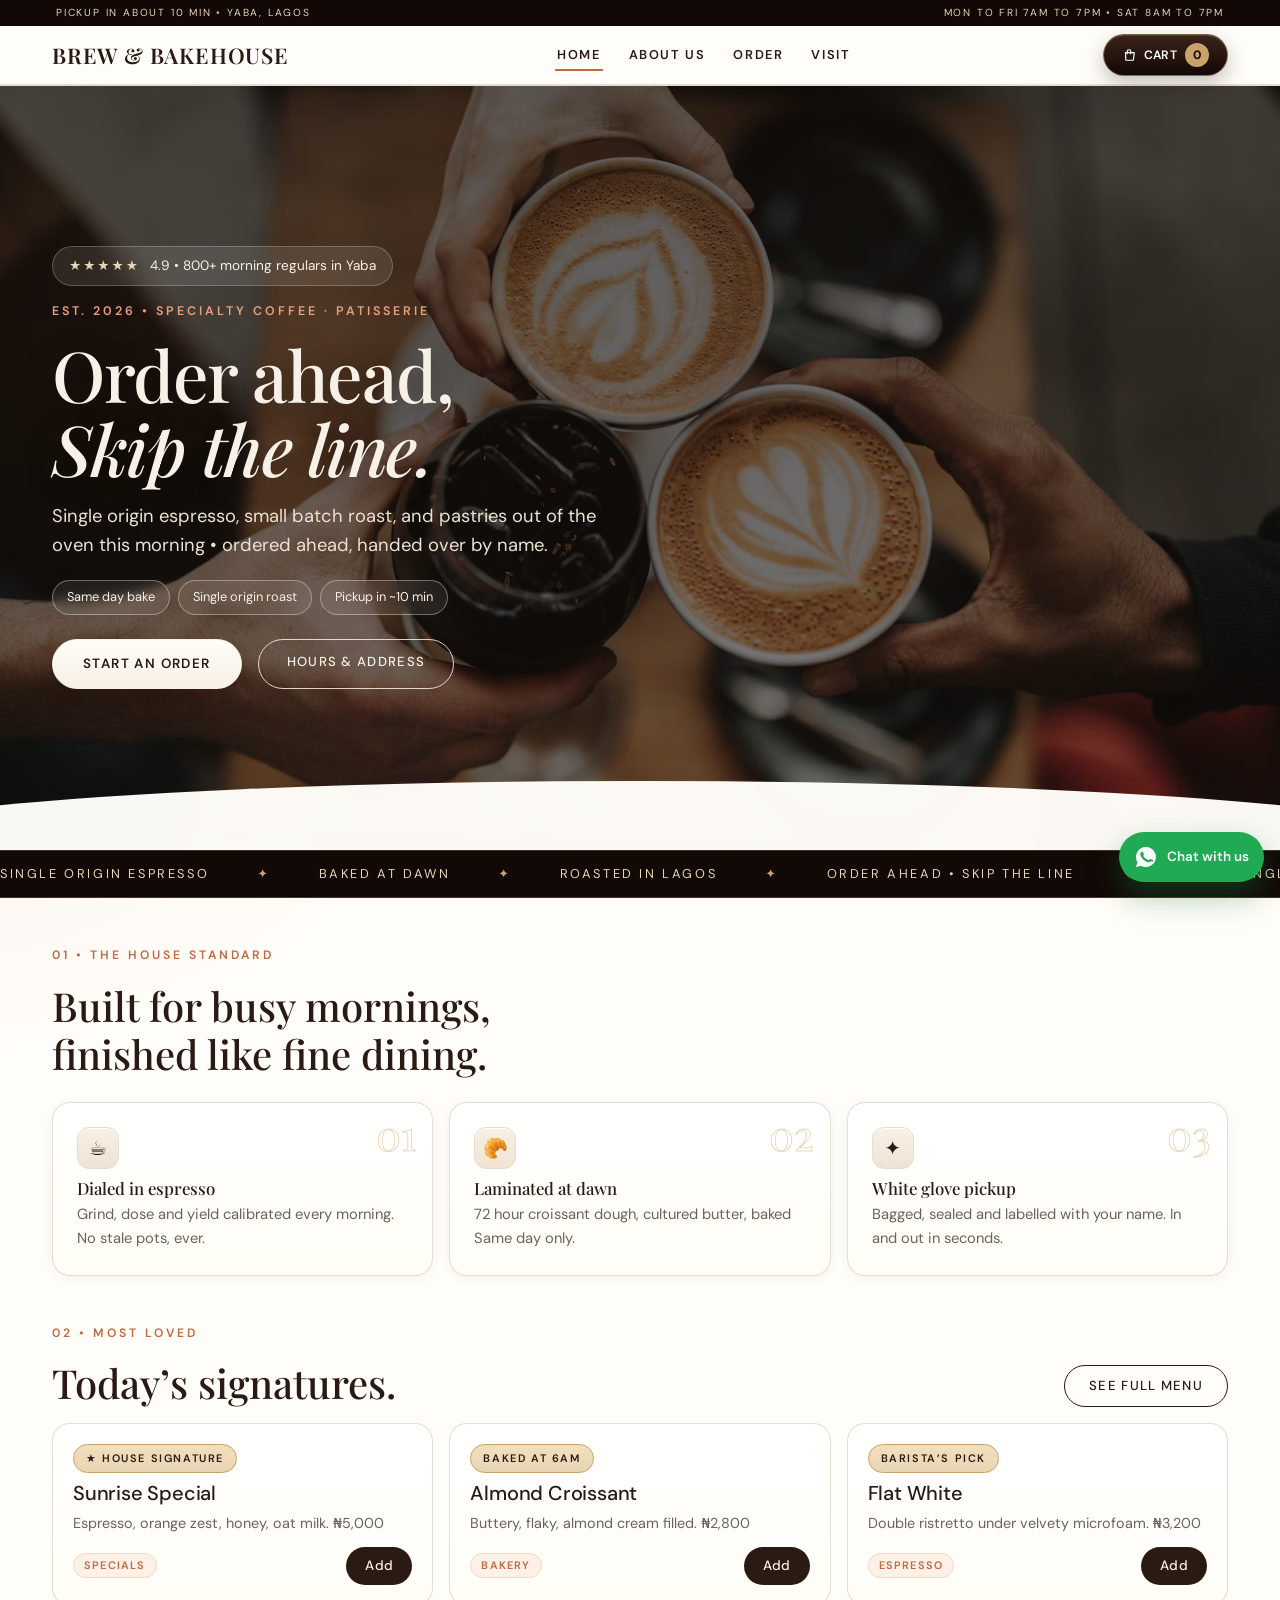
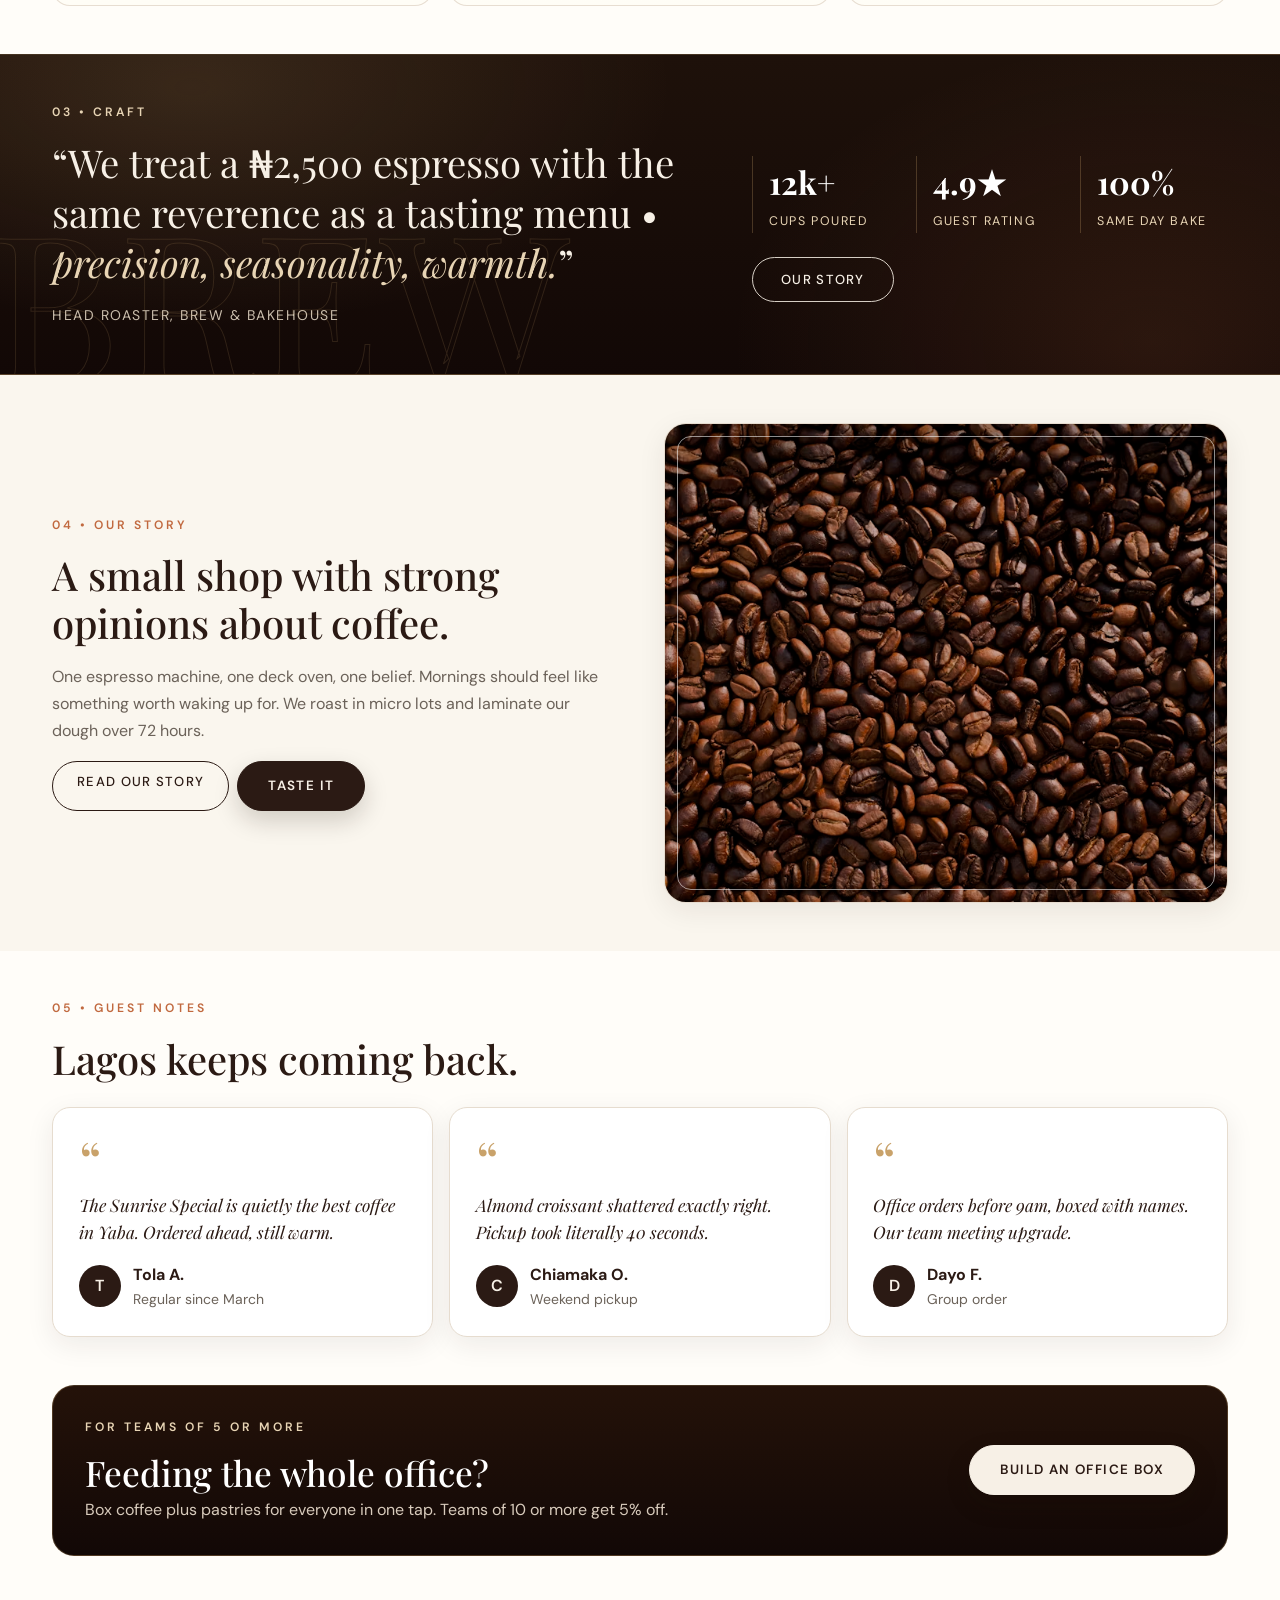
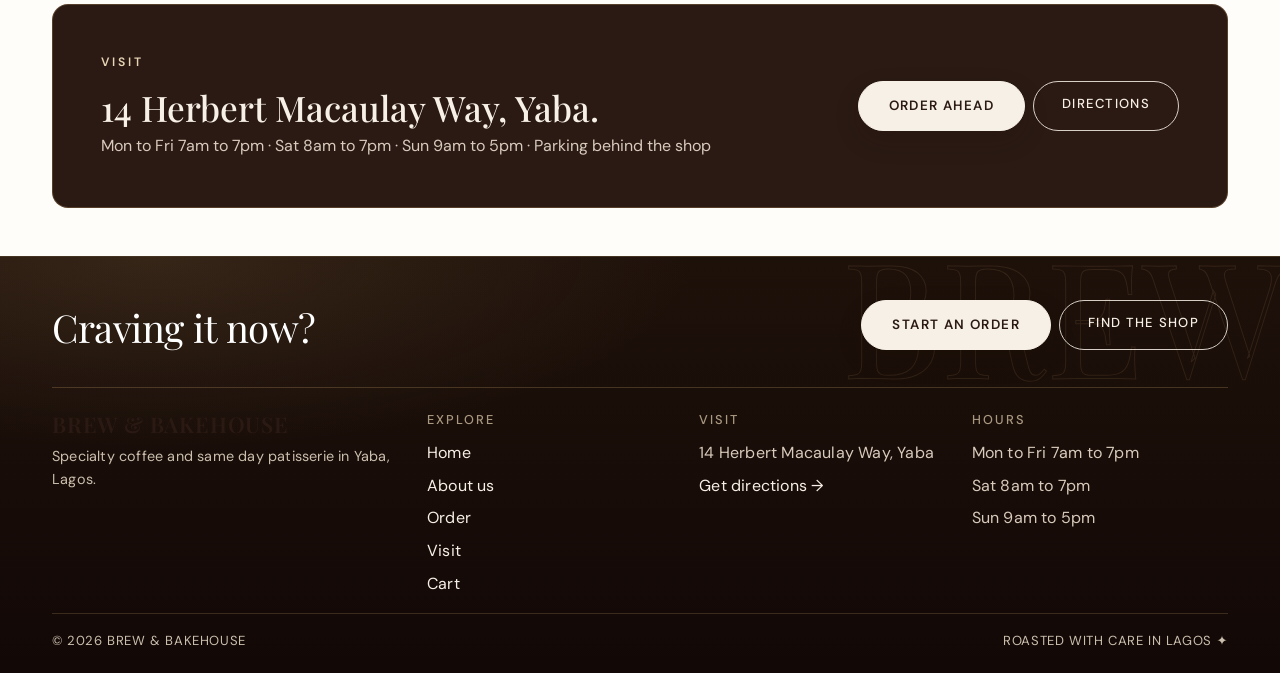
==== index.html @ ce75d824 "Refine brand styling and opening hours" ====
<!DOCTYPE html>

<html lang="en">

<head>

  <meta charset="UTF-8">

  <meta name="viewport" content="width=device-width, initial-scale=1.0">

  <title>Brew & Bakehouse • Specialty Coffee & Patisserie, Yaba Lagos</title>

  <meta name="description" content="Specialty coffee and Same day patisserie in Yaba, Lagos. Order ahead, skip the line, pickup in minutes.">
  <meta property="og:type" content="website">
  <meta property="og:title" content="Brew &amp; Bakehouse • Specialty Coffee and Patisserie in Yaba, Lagos">
  <meta property="og:description" content="Hand brewed coffee and same day pastries in Yaba, Lagos. Order ahead, skip the line, pickup in minutes.">

  <meta name="theme-color" content="#190e08">

  <link rel="icon" href="data:image/svg+xml,%3Csvg xmlns='http://www.w3.org/2000/svg' viewBox='0 0 64 64'%3E%3Ccircle cx='32' cy='32' r='30' fill='%23190e08'/%3E%3Ccircle cx='32' cy='32' r='29' fill='none' stroke='%23c9a26a' stroke-width='2'/%3E%3Ctext x='32' y='42' font-size='28' text-anchor='middle' fill='%23f7f0e6' font-family='Georgia'%3EB%3C/text%3E%3C/svg%3E">

  <link href="https://cdn.jsdelivr.net/npm/bootstrap@5.3.3/dist/css/bootstrap.min.css" rel="stylesheet">

  <link rel="preconnect" href="https://fonts.googleapis.com">

  <link rel="preconnect" href="https://fonts.gstatic.com" crossorigin>

  <link href="https://fonts.googleapis.com/css2?family=Playfair+Display:ital,wght@0,400;0,500;0,600;1,400;1,500&family=DM+Sans:opsz,wght@9..40,400;9..40,500;9..40,600&display=swap" rel="stylesheet">

  <link rel="preload" as="image" href="images/hero-image.avif">
  <link rel="stylesheet" href="css/style.css">

</head>

<body>

  <a class="skip-link" href="#main">Skip to content</a>



  <div class="topbar"><div class="topwrap"><span>Pickup in about 10 min • Yaba, Lagos</span><span class="topbar-right">Mon to Fri 7am to 7pm • Sat 8am to 7pm</span></div></div>
<nav class="navbar navbar-expand-lg px-3 px-lg-4 py-2" aria-label="Main navigation">
  <div class="container-fluid" style="max-width:1200px">
    <span class="navbar-brand brand-logo brand-static" aria-label="Brew and Bakehouse">Brew &amp; Bakehouse</span>
    <div class="d-flex align-items-center gap-2 ms-auto d-lg-none">
      <a href="checkout.html" class="btn cart-btn cart-btn-sm" aria-label="View bag"><svg width="14" height="14" viewBox="0 0 24 24" fill="none" stroke="currentColor" stroke-width="2" stroke-linecap="round" stroke-linejoin="round" aria-hidden="true"><path d="M6 8h15l-1.5 12.5a1 1 0 0 1-1 .5h-11a1 1 0 0 1-1-.5z"/><path d="M9 10V6a3 3 0 0 1 6 0v4"/></svg> <span class="m-label">Cart</span> <span class="cart-count">0</span></a>
      <button class="navbar-toggler custom-toggler js-drawer-toggle" type="button" aria-controls="navMenu" aria-expanded="false" aria-label="Open menu">
      <span class="tlines" aria-hidden="true"><span></span><span></span><span></span></span>
      <span class="tlabel tlabel-open" aria-hidden="true">Menu</span>
      <span class="tlabel tlabel-close" aria-hidden="true">Close</span>
    </button>
    </div>
    <div class="drawer navbar-collapse" id="navMenu">
      <ul class="navbar-nav mx-auto gap-lg-4 text-center my-3 my-lg-0">
          <li class="nav-item"><a class="nav-link active" href="index.html" aria-current="page"><span class="dn" aria-hidden="true">01</span>Home</a></li>
          <li class="nav-item"><a class="nav-link" href="our-story.html"><span class="dn" aria-hidden="true">02</span>About us</a></li>
          <li class="nav-item"><a class="nav-link" href="order.html"><span class="dn" aria-hidden="true">03</span>Order</a></li>
          <li class="nav-item"><a class="nav-link" href="find-us.html"><span class="dn" aria-hidden="true">04</span>Visit</a></li>
      </ul>
      <div class="drawer-cart d-lg-none">
        <a href="checkout.html" class="btn cart-btn justify-content-center" aria-label="View bag"><svg width="14" height="14" viewBox="0 0 24 24" fill="none" stroke="currentColor" stroke-width="2" stroke-linecap="round" stroke-linejoin="round" aria-hidden="true"><path d="M6 8h15l-1.5 12.5a1 1 0 0 1-1 .5h-11a1 1 0 0 1-1-.5z"/><path d="M9 10V6a3 3 0 0 1 6 0v4"/></svg> CART <span class="cart-count">0</span></a>
        <p class="drawer-note">Mon to Fri 7am to 7pm • Yaba, Lagos</p>
      </div>
      <div class="d-none d-lg-block">
        <a href="checkout.html" class="btn cart-btn justify-content-center" aria-label="View bag"><svg width="14" height="14" viewBox="0 0 24 24" fill="none" stroke="currentColor" stroke-width="2" stroke-linecap="round" stroke-linejoin="round" aria-hidden="true"><path d="M6 8h15l-1.5 12.5a1 1 0 0 1-1 .5h-11a1 1 0 0 1-1-.5z"/><path d="M9 10V6a3 3 0 0 1 6 0v4"/></svg> CART <span class="cart-count">0</span></a>
      </div>
    </div>
  </div>
</nav>



  <main id="main">

  <header class="hero">

    <div class="container" style="max-width:1200px">

      <div class="row">

        <div class="col-lg-8 col-xl-7">

          <div class="hero-rating"><span class="stars">★★★★★</span><span>4.9 • 800+ morning regulars in Yaba</span></div>

                    <p class="hero-tag">EST. 2026 • SPECIALTY COFFEE · PATISSERIE</p>
<h1 class="hero-title">

 Order ahead,<br>

            <span class="italic-script">Skip the line.</span>

          </h1>

          <p class="hero-text">

 Single origin espresso, small batch roast, and pastries

 out of the oven this morning • ordered ahead, handed over by name.

 </p>

          <ul class="hero-badges" aria-label="Highlights">

            <li>Same day bake</li>

            <li>Single origin roast</li>

            <li>Pickup in ~10 min</li>

          </ul>

          <div class="d-flex flex-column flex-sm-row gap-3 mt-4">

            <a href="order.html" class="btn btn-cream">Start an order</a>

            <a href="find-us.html" class="btn btn-outline-cream">Hours &amp; address</a>

          </div>

        </div>

      </div>

    </div>

  </header>



  <div class="marquee" aria-hidden="true">

    <div class="marquee-track">

      <span>Single origin espresso <i>✦</i> Baked at dawn <i>✦</i> Roasted in Lagos <i>✦</i> Order ahead • skip the line <i>✦</i>&nbsp;</span>

      <span>Single origin espresso <i>✦</i> Baked at dawn <i>✦</i> Roasted in Lagos <i>✦</i> Order ahead • skip the line <i>✦</i>&nbsp;</span>

    </div>

  </div>



  <section class="py-5 reveal" aria-label="Why Brew and Bakehouse">

    <div class="container" style="max-width:1200px">

      <p class="eyebrow">01 • The house standard</p>
      <h2 class="section-title mt-2">
Built for busy mornings,<br>finished like fine dining.</h2>

      <div class="feature-grid mt-4">

        <div class="feature-card" data-num="01">

          <div class="feature-icon" aria-hidden="true">☕</div>

          <h3>Dialed in espresso</h3>

          <p>Grind, dose and yield calibrated every morning. No stale pots, ever.</p>

        </div>

        <div class="feature-card" data-num="02">

          <div class="feature-icon" aria-hidden="true">🥐</div>

          <h3>Laminated at dawn</h3>

          <p>72 hour croissant dough, cultured butter, baked Same day only.</p>

        </div>

        <div class="feature-card" data-num="03">

          <div class="feature-icon" aria-hidden="true">✦</div>

          <h3>White glove pickup</h3>

          <p>Bagged, sealed and labelled with your name. In and out in seconds.</p>

        </div>

      </div>

    </div>

  </section>



  <section class="py-5 pt-0 reveal" aria-label="Customer favourites">

    <div class="container" style="max-width:1200px">

      <div class="d-flex flex-wrap justify-content-between align-items-end gap-3 mb-3">

        <div>

          <p class="eyebrow">02 • Most loved</p>
          <h2 class="section-title mt-2 mb-0">
Today’s signatures.</h2>

        </div>

        <a href="order.html" class="btn btn-dark-outline">See full menu</a>

      </div>

      <div class="row g-3">

        <div class="col-12 col-sm-6 col-lg-4">

          <div class="pick-card">

            <div>

              <span class="signature-badge mb-2">★ House signature</span>

              <h3 class="h5 mb-1">Sunrise Special</h3>

              <p class="desc mb-0">Espresso, orange zest, honey, oat milk. ₦5,000</p>

            </div>

            <div class="d-flex justify-content-between align-items-center"><span class="tag">SPECIALS</span><button class="btn add-btn" data-name="Sunrise Special" data-price="5000">Add</button></div>

          </div>

        </div>

        <div class="col-12 col-sm-6 col-lg-4">

          <div class="pick-card">

            <div>

              <span class="signature-badge mb-2">Baked at 6am</span>

              <h3 class="h5 mb-1">Almond Croissant</h3>

              <p class="desc mb-0">Buttery, flaky, almond cream filled. ₦2,800</p>

            </div>

            <div class="d-flex justify-content-between align-items-center"><span class="tag">BAKERY</span><button class="btn add-btn" data-name="Almond Croissant" data-price="2800">Add</button></div>

          </div>

        </div>

        <div class="col-12 col-sm-6 col-lg-4">

          <div class="pick-card">

            <div>

              <span class="signature-badge mb-2">Barista’s pick</span>

              <h3 class="h5 mb-1">Flat White</h3>

              <p class="desc mb-0">Double ristretto under velvety microfoam. ₦3,200</p>

            </div>

            <div class="d-flex justify-content-between align-items-center"><span class="tag">ESPRESSO</span><button class="btn add-btn" data-name="Flat White" data-price="3200">Add</button></div>

          </div>

        </div>

      </div>

    </div>

  </section>



  <section class="craft-section py-5 reveal">

    <div class="container" style="max-width:1200px">

      <div class="row g-4 align-items-center">

        <div class="col-lg-7">

                    <p class="eyebrow" style="color:var(--gold-soft)">03 • Craft</p>
<p class="craft-quote mt-3 mb-0">“We treat a ₦2,500 espresso with the same reverence as a tasting menu • <em>precision, seasonality, warmth.</em>”</p>

          <p class="mt-3 mb-0 small" style="color:#cbbfae; letter-spacing:1.5px; text-transform:uppercase">Head roaster, Brew &amp; Bakehouse</p>

        </div>

        <div class="col-lg-5">

          <div class="stat-grid">

            <div class="stat"><strong>12k+</strong><span>Cups poured</span></div>

            <div class="stat"><strong>4.9★</strong><span>Guest rating</span></div>

            <div class="stat"><strong>100%</strong><span>Same day bake</span></div>

          </div>

          <a href="our-story.html" class="btn btn-outline-cream mt-4">Our story</a>

        </div>

      </div>

    </div>

  </section>



  <section class="about-teaser py-5 reveal" style="background:var(--cream-3)">

    <div class="container" style="max-width:1200px">

      <div class="row align-items-center g-4 g-lg-5">

        <div class="col-lg-6">

          <p class="eyebrow">04 • Our story</p>
          <h2 class="section-title mt-2">
A small shop with strong opinions about coffee.</h2>

          <p class="section-text">

 One espresso machine, one deck oven, one belief. Mornings should feel

 like something worth waking up for. We roast in micro lots and

 laminate our dough over 72 hours.

 </p>

          <div class="d-flex flex-wrap gap-2 mt-3">

            <a href="our-story.html" class="btn btn-dark-outline">Read our story</a>

            <a href="order.html" class="btn btn-dark-pill">Taste it</a>

          </div>

        </div>

        <div class="col-lg-6">

          <div class="img-frame">

            <img src="images/story-home.avif" alt="Fresh specialty coffee beans" loading="lazy" width="1200" height="900">

          </div>

        </div>

      </div>

    </div>

  </section>



  <section class="py-5 reveal" aria-label="Guest notes">

    <div class="container" style="max-width:1200px">

      <p class="eyebrow">05 • Guest notes</p>
      <h2 class="section-title mt-2 mb-4">
Lagos keeps coming back.</h2>

      <div class="row g-3">

        <div class="col-md-4"><div class="testi-card"><p>The Sunrise Special is quietly the best coffee in Yaba. Ordered ahead, still warm.</p><div class="testi-who"><span class="testi-avatar">T</span><div><strong>Tola A.</strong><small>Regular since March</small></div></div></div></div>

        <div class="col-md-4"><div class="testi-card"><p>Almond croissant shattered exactly right. Pickup took literally 40 seconds.</p><div class="testi-who"><span class="testi-avatar">C</span><div><strong>Chiamaka O.</strong><small>Weekend pickup</small></div></div></div></div>

        <div class="col-md-4"><div class="testi-card"><p>Office orders before 9am, boxed with names. Our team meeting upgrade.</p><div class="testi-who"><span class="testi-avatar">D</span><div><strong>Dayo F.</strong><small>Group order</small></div></div></div></div>

      </div>

    </div>

  </section>



  <section class="py-5 pt-0 reveal" aria-label="Team orders">
    <div class="container" style="max-width:1200px">
      <div class="office-band" style="margin-bottom:0">
        <div class="row g-4 align-items-center">
          <div class="col-md-7">
            <p class="eyebrow" style="color:var(--gold-soft)">For teams of 5 or more</p>
            <h2 class="mt-2 mb-1" style="font-family:var(--serif); font-size:clamp(1.6rem,3vw,2.2rem); color:#fff">
Feeding the whole office?</h2>
            <p class="mb-0" style="color:#d8cbbc">Box coffee plus pastries for everyone in one tap. Teams of 10 or more get 5% off.</p>
          </div>
          <div class="col-md-5 d-flex flex-column flex-sm-row gap-2 justify-content-md-end">
            <a href="order.html#office-box" class="btn btn-cream text-center">Build an Office Box</a>
          </div>
        </div>
      </div>
    </div>
  </section>

  <section class="py-5 pt-0 reveal" aria-label="Visit teaser">

    <div class="container" style="max-width:1200px">

      <div class="p-4 p-md-5 rounded-4" style="background:var(--dark-brown); color:var(--cream); border:1px solid var(--line-dark)">

        <div class="row g-4 align-items-center">

          <div class="col-md-7">

            <p class="eyebrow" style="color:var(--gold-soft)">Visit</p>
            <h2 class="mt-2 mb-1" style="font-family:var(--serif); font-size:clamp(1.6rem,3vw,2.2rem)">
14 Herbert Macaulay Way, Yaba.</h2>

            <p class="mb-0" style="color:#d8cbbc">Mon to Fri 7am to 7pm · Sat 8am to 7pm · Sun 9am to 5pm · Parking behind the shop</p>

          </div>

          <div class="col-md-5 d-flex flex-column flex-sm-row gap-2 justify-content-md-end">

            <a href="order.html" class="btn btn-cream text-center">Order ahead</a>

            <a href="find-us.html" class="btn btn-outline-cream text-center">Directions</a>

          </div>

        </div>

      </div>

    </div>

  </section>

  </main>



  <footer class="footer-premium">
  <div class="container" style="max-width:1200px">
    <div class="foot-cta">
      <div>
        <p class="foot-cta-title">Craving it now?</p>
      </div>
      <div class="d-flex flex-column flex-sm-row gap-2">
        <a href="order.html" class="btn btn-cream text-center">Start an order</a>
        <a href="find-us.html" class="btn btn-outline-cream text-center">Find the shop</a>
      </div>
    </div>
    <div class="footer-grid footer-grid-premium">
      <div>
        <p class="brand-logo mb-2">Brew &amp; Bakehouse</p>
        <p class="foot-note">Specialty coffee and same day patisserie in Yaba, Lagos.</p>
      </div>
      <div>
        <h4>Explore</h4>
        <ul>
          <li><a href="index.html">Home</a></li>
          <li><a href="our-story.html">About us</a></li>
          <li><a href="order.html">Order</a></li>
          <li><a href="find-us.html">Visit</a></li>
          <li><a href="checkout.html">Cart</a></li>
        </ul>
      </div>
      <div>
        <h4>Visit</h4>
        <ul>
          <li>14 Herbert Macaulay Way, Yaba</li>
          <li><a href="https://www.google.com/maps/search/14+Herbert+Macaulay+Way+Yaba+Lagos" target="_blank" rel="noopener">Get directions →</a></li>
        </ul>
      </div>
      <div>
        <h4>Hours</h4>
        <ul>
          <li>Mon to Fri 7am to 7pm</li>
          <li>Sat 8am to 7pm</li>
          <li>Sun 9am to 5pm</li>
        </ul>
      </div>
    </div>
    <div class="footer-bottom">
      <span>© 2026 Brew &amp; Bakehouse</span>
      <span>Roasted with care in Lagos ✦</span>
    </div>
  </div>
</footer>



    <a class="wa-float" href="https://wa.me/2349159898348?text=Hello%20Brew%20and%20Bakehouse!" target="_blank" rel="noopener" aria-label="Chat with us on WhatsApp">
    <svg viewBox="0 0 24 24" fill="currentColor" aria-hidden="true"><path d="M12 2a10 10 0 0 0-8.6 15.1L2 22l5-1.3A10 10 0 1 0 12 2zm5.2 13.9c-.2.6-1.3 1.2-1.8 1.2-.5.1-1 .2-3.3-.7-2.8-1.1-4.6-4-4.7-4.2-.1-.2-1.1-1.5-1.1-2.9s.7-2 1-2.3c.2-.3.5-.3.7-.3h.5c.2 0 .4 0 .6.5s.8 1.9.8 2c.1.1.1.3 0 .5l-.4.5c-.2.2-.3.4-.1.7.2.3.9 1.5 2 2.4 1.4 1.2 2.5 1.6 2.9 1.8.3.2.5.1.7-.1l.8-1c.2-.3.4-.2.7-.1l2 1c.3.1.5.2.6.4 0 .1 0 .7-.4 1.6z"/></svg>
    <span>Chat with us</span>
  </a>
<div class="toast-stack" id="toastStack" aria-live="polite" aria-atomic="true"></div>



  <script src="https://cdn.jsdelivr.net/npm/bootstrap@5.3.3/dist/js/bootstrap.bundle.min.js"></script>

  <script src="js/script.js"></script>

</body>

</html>
---- css/style.css ----
:root {
  --cream: #f7f0e6;
  --cream-2: #efe4d3;
  --cream-3: #faf6ee;
  --dark-brown: #2b1a14;
  --dark-brown-2: #190e08;
  --espresso: #120806;
  --rust: #c1693f;
  --rust-dark: #a55430;
  --gold: #c9a26a;
  --gold-soft: #e8d5b5;
  --text-grey: #6b6259;
  --line: #e6dccf;
  --line-dark: rgba(201,162,106,.28);
  --card-shadow: 0 8px 28px rgba(43, 26, 20, 0.08);
  --card-shadow-hover: 0 18px 44px rgba(25, 14, 8, 0.16);
  --radius-lg: 22px;
  --radius-md: 16px;
  --radius-pill: 50px;
  --max-w: 1200px;
  --serif: 'Playfair Display', Georgia, serif;
  --sans: 'DM Sans', system-ui, -apple-system, sans-serif;
}

* { box-sizing: border-box; }

html { scroll-behavior: smooth; }

body {
  font-family: 'DM Sans', system-ui, -apple-system, sans-serif;
  color: var(--dark-brown);
  margin: 0;
  background: #fffdf9;
  overflow-x: hidden;
  -webkit-font-smoothing: antialiased;
  line-height: 1.6;
}

img {
  max-width: 100%;
  height: auto;
  display: block;
}

h1, h2, .brand-logo {
  font-family: 'Playfair Display', Georgia, serif;
  line-height: 1.15;
  text-wrap: balance;
}

a:focus-visible,
button:focus-visible,
input:focus-visible,
textarea:focus-visible {
  outline: 3px solid var(--rust);
  outline-offset: 2px;
  border-radius: 6px;
}

.skip-link {
  position: absolute;
  left: -9999px;
  top: 0;
  background: var(--dark-brown);
  color: #fff;
  padding: 10px 16px;
  z-index: 2000;
}
.skip-link:focus { left: 8px; top: 8px; }

/* ---------- NAV ---------- */
.navbar {
  position: sticky;
  top: 0;
  z-index: 1020;
  background: rgba(255, 253, 249, 0.92) !important;
  backdrop-filter: blur(12px);
  -webkit-backdrop-filter: blur(12px);
  border-bottom: 1px solid var(--line);
}

.brand-logo {
  font-family: var(--serif);
  font-size: 1.35rem;
  font-weight: 600;
  color: var(--dark-brown) !important;
  white-space: nowrap;
  letter-spacing: .8px;
  text-transform: uppercase;
}

.nav-link {
  color: var(--dark-brown) !important;
  font-weight: 600;
  font-size: .8rem;
  letter-spacing: 1.6px;
  text-transform: uppercase;
  position: relative;
  padding: 6px 2px !important;
}
.nav-link::after {
  content: "";
  position: absolute;
  left: 0; bottom: 0;
  width: 0; height: 2px;
  background: var(--rust);
  transition: width .25s ease;
}
.nav-link:hover::after,
.nav-link.active::after { width: 100%; }
.nav-link.active { font-weight: 600; }

.navbar-collapse .cart-btn {
  margin-top: 0.75rem;
}
@media (min-width: 992px) {
  .navbar-collapse .cart-btn { margin-top: 0; }
}

.cart-btn {
  background: linear-gradient(180deg, #3a241a, var(--espresso));
  color: #fff !important;
  border-radius: var(--radius-pill);
  padding: 8px 18px;
  font-size: 0.76rem;
  letter-spacing: 1.5px;
  font-weight: 600;
  border: 1px solid rgba(201,162,106,.55);
  white-space: nowrap;
  display: inline-flex;
  align-items: center;
  gap: .5rem;
  box-shadow: 0 8px 20px rgba(25,14,8,.25), inset 0 1px 0 rgba(255,255,255,.12);
  transition: transform .15s ease, box-shadow .2s ease, border-color .2s ease;
}
.cart-btn:hover { transform: translateY(-1px); border-color: var(--gold); color: #fff !important; box-shadow: 0 12px 26px rgba(25,14,8,.32), inset 0 1px 0 rgba(255,255,255,.14); }
.cart-btn svg { width: 14px; height: 14px; flex-shrink: 0; }

.cart-count {
  background: var(--gold);
  color: var(--espresso);
  border-radius: 50%;
  min-width: 24px;
  height: 24px;
  display: inline-flex;
  align-items: center;
  justify-content: center;
  padding: 0 6px;
  font-weight: 700;
  font-size: 0.76rem;
}

/* ---------- HERO ---------- */
.hero {
  background:
    linear-gradient(rgba(20,12,8,0.62), rgba(20,12,8,0.48)),
    url('../images/hero-image.avif')
    center/cover no-repeat #1a0f0a;
  min-height: 92svh;
  min-height: 85vh;
  color: var(--cream);
  display: flex;
  align-items: center;
  padding-block: clamp(3.5rem, 8vw, 6rem);
}

.hero-tag {
  letter-spacing: 3px;
  font-size: 0.78rem;
  color: #e8a17e;
  font-weight: 600;
}

.hero-title {
  font-size: clamp(2.4rem, 6vw + 1rem, 4.4rem);
  line-height: 1.05;
  margin: 0.6rem 0 0;
}

.italic-script { font-style: italic; font-weight: 500; }

.hero-text {
  font-size: clamp(1rem, 1.2vw + 0.9rem, 1.15rem);
  max-width: 34rem;
  margin-top: 1rem;
  color: #ece2d3;
}

.hero-badges {
  display: flex;
  flex-wrap: wrap;
  gap: 0.5rem;
  margin-top: 1.25rem;
  list-style: none;
  padding: 0;
}
.hero-badges li {
  font-size: 0.8rem;
  border: 1px solid rgba(255,255,255,.35);
  border-radius: 50px;
  padding: 6px 14px;
  background: rgba(255,255,255,.08);
  backdrop-filter: blur(6px);
}

.btn-cream {
  background-color: var(--cream);
  color: var(--dark-brown);
  border-radius: var(--radius-pill);
  padding: 12px 28px;
  font-weight: 600;
  border: 1px solid var(--cream);
}
.btn-cream:hover { background-color: #fff; color: var(--dark-brown); border-color:#fff; }

.btn-outline-cream {
  background: transparent;
  border: 1px solid rgba(247,240,230,.85);
  color: var(--cream);
  border-radius: var(--radius-pill);
  padding: 12px 28px;
  font-weight: 500;
}
.btn-outline-cream:hover { background-color: rgba(255,255,255,0.14); color: #fff; }

/* ---------- SECTIONS ---------- */
.section-tag, .section-tag-light {
  letter-spacing: 3px;
  font-size: 0.78rem;
  color: var(--rust);
  font-weight: 600;
  margin-bottom: 0.5rem;
}

.section-title, .section-title-light {
  font-size: clamp(1.7rem, 3.4vw, 2.5rem);
  margin-bottom: 1rem;
  line-height: 1.2;
}

.section-text { color: var(--text-grey); line-height: 1.7; }

.img-frame {
  border-radius: var(--radius-lg);
  overflow: hidden;
  box-shadow: var(--card-shadow);
  background: var(--cream-2);
}
.img-frame img {
  width: 100%;
  height: 100%;
  object-fit: cover;
  aspect-ratio: 4 / 3;
}
@media (min-width: 992px) {
  .img-frame img { aspect-ratio: 4 / 3.4; min-height: 420px; }
}

/* Feature cards (homepage) */
.feature-grid { display: grid; gap: 1rem; grid-template-columns: 1fr; }
@media (min-width: 640px) { .feature-grid { grid-template-columns: repeat(3, 1fr); } }
.feature-card {
  background: #fff;
  border: 1px solid var(--line);
  border-radius: var(--radius-md);
  padding: 1.25rem;
  box-shadow: 0 2px 12px rgba(43,26,20,.05);
}
.feature-card h3 { font-size: 1.05rem; font-family: 'Playfair Display', serif; margin: 0.6rem 0 0.3rem; }
.feature-card p { color: var(--text-grey); font-size: 0.92rem; margin: 0; }
.feature-icon {
  width: 42px; height: 42px; border-radius: 12px;
  display: grid; place-items: center;
  background: var(--cream); font-size: 1.25rem;
}

/* Bestsellers */
.pick-card {
  background: #fff;
  border: 1px solid var(--line);
  border-radius: var(--radius-md);
  padding: 1.25rem;
  height: 100%;
  display: flex;
  flex-direction: column;
  justify-content: space-between;
  gap: 0.75rem;
  transition: transform .2s ease, box-shadow .2s ease;
}
.pick-card:hover { transform: translateY(-4px); box-shadow: var(--card-shadow-hover); }

/* ---------- BUTTONS ---------- */
.btn-dark-outline {
  border: 1px solid var(--dark-brown);
  color: var(--dark-brown);
  border-radius: var(--radius-pill);
  padding: 10px 24px;
  background: transparent;
  font-weight: 500;
}
.btn-dark-outline:hover { background: var(--dark-brown); color: var(--cream); }

.btn-dark-pill {
  background-color: var(--dark-brown);
  color: var(--cream) !important;
  border-radius: var(--radius-pill);
  padding: 12px 32px;
  font-weight: 600;
  border: 1px solid var(--dark-brown);
}
.btn-dark-pill:hover { background-color: var(--dark-brown-2); }

/* ---------- MENU ---------- */
.menu-section { background: var(--cream); min-height: 70vh; }

.search-wrap { position: relative; max-width: 320px; width: 100%; }
.search-wrap input {
  border-radius: 50px;
  padding: 10px 16px 10px 42px;
  border: 1px solid var(--line);
  background: #fff;
  width: 100%;
}
.search-wrap svg {
  position: absolute; left: 14px; top: 50%;
  transform: translateY(-50%); opacity: .55;
}

.filter-scroll {
  display: flex;
  gap: 0.5rem;
  overflow-x: auto;
  padding-bottom: 6px;
  scrollbar-width: none;
  -webkit-overflow-scrolling: touch;
  justify-content: flex-start;
}
.filter-scroll::-webkit-scrollbar { display: none; }
@media (min-width: 768px) {
  .filter-scroll { flex-wrap: wrap; overflow: visible; justify-content: flex-start; }
}
.search-wrap-hero { max-width: none; width: 100%; }
.search-box { position: relative; }
.search-suggest {
  position: absolute; top: calc(100% + 8px); left: 0; right: 0; z-index: 950;
  background: #fff; border: 1px solid var(--line); border-radius: 14px;
  box-shadow: var(--card-shadow-hover); overflow: hidden;
}
.search-suggest-header {
  display: flex; justify-content: space-between; align-items: center; gap: .6rem;
  padding: .6rem .9rem; font-size: .74rem; font-weight: 600;
  letter-spacing: 1.4px; text-transform: uppercase; color: var(--text-grey);
  border-bottom: 1px solid var(--line); background: var(--cream-3);
}
.suggest-item {
  display: flex; justify-content: space-between; align-items: center; gap: .8rem;
  padding: .55rem .9rem; border-bottom: 1px solid #f3ece0;
}
.suggest-item:last-of-type { border-bottom: 0; }
.suggest-name { font-weight: 500; font-size: .92rem; }
.suggest-price { color: var(--text-grey); font-size: .84rem; margin-left: .5rem; white-space: nowrap; }
.suggest-item .add-btn { min-height: 34px; padding: 5px 14px; flex-shrink: 0; }
.suggest-viewall {
  width: 100%; border: 0; background: var(--dark-brown); color: var(--cream);
  padding: .7rem; font-weight: 600; font-size: .86rem; letter-spacing: .4px;
}
.suggest-viewall:hover { background: var(--espresso); }
.suggest-empty { padding: .8rem .9rem; font-size: .9rem; color: var(--text-grey); }
#menuList { scroll-margin-top: 90px; }
.filter-bar {
  margin-top: 1rem;
  padding-top: 1rem;
  border-top: 1px solid var(--line);
}
@media (max-width: 767.98px) {
  .filter-bar { flex-wrap: nowrap; }
}

.filter-btn {
  border: 1px solid var(--dark-brown);
  background: transparent;
  color: var(--dark-brown);
  border-radius: var(--radius-pill);
  padding: 8px 18px;
  font-size: 0.9rem;
  font-weight: 500;
  white-space: nowrap;
  flex-shrink: 0;
  transition: all .18s ease;
}
.filter-btn.active, .filter-btn:hover {
  background-color: var(--dark-brown);
  color: var(--cream);
}

.menu-item {
  background: #fff;
  border-radius: var(--radius-md);
  padding: 1.3rem;
  height: 100%;
  border: 1px solid rgba(230,220,207,.9);
  box-shadow: 0 2px 14px rgba(43,26,20,.05);
  display: flex;
  flex-direction: column;
  gap: 0.4rem;
  transition: transform .2s ease, box-shadow .2s ease;
}
.menu-item:hover { transform: translateY(-4px); box-shadow: var(--card-shadow-hover); }
.menu-item h5 {
  font-family: 'Playfair Display', serif;
  font-weight: 600;
  font-size: 1.05rem;
  margin: 0;
}
.price { font-weight: 600; white-space: nowrap; margin-left: 12px; }
.desc { color: var(--text-grey); font-size: 0.9rem; margin: 0.4rem 0 1rem; flex-grow: 1; }
.tag {
  font-size: 0.68rem;
  letter-spacing: 1.2px;
  color: var(--rust);
  font-weight: 600;
  background: #fdf1e7;
  border: 1px solid #f0d9c5;
  padding: 3px 10px;
  border-radius: 50px;
}

.add-btn {
  background-color: var(--dark-brown);
  color: var(--cream) !important;
  border-radius: var(--radius-pill);
  padding: 7px 18px;
  font-size: 0.85rem;
  font-weight: 500;
  min-height: 38px;
}
.add-btn:hover, .add-btn:active { background-color: var(--rust-dark); color:#fff !important; }

.menu-card.hidden { display: none; }
.menu-count { color: var(--text-grey); font-size: 0.9rem; }

/* ---------- VISIT / STORY ---------- */
.visit-section {
  background-color: var(--dark-brown);
  color: var(--cream);
}
.hours-label { letter-spacing: 3px; font-size: 0.8rem; color: #b9a99b; font-weight: 600; }
.hours-row {
  display: flex;
  justify-content: space-between;
  gap: 1rem;
  border-bottom: 1px solid rgba(255,255,255,0.15);
  padding: 0.9rem 0;
  font-size: clamp(0.92rem, 2vw, 1rem);
}
.map-frame {
  border-radius: var(--radius-lg);
  overflow: hidden;
  border: 1px solid rgba(255,255,255,.15);
  min-height: 260px;
  background: #1e130e;
}
.map-frame iframe { width: 100%; height: 100%; min-height: 300px; border: 0; display:block; }

/* ---------- CART ---------- */
.cart-box {
  background: #fff;
  border-radius: var(--radius-md);
  padding: clamp(1rem, 3vw, 1.6rem);
  border: 1px solid var(--line);
  box-shadow: 0 2px 14px rgba(43,26,20,.05);
}
.cart-line {
  display: grid;
  grid-template-columns: 1fr auto;
  gap: 0.75rem 1rem;
  align-items: center;
  padding: 0.9rem 0;
  border-bottom: 1px solid #f0e8db;
}
.cart-line:last-child { border-bottom: 0; }
.cart-line-name { font-weight: 500; }
.cart-line-unit { color: var(--text-grey); font-size: 0.85rem; }
.qty-controls { display: inline-flex; align-items: center; gap: 0.5rem; }
.qty-btn {
  width: 32px; height: 32px; border-radius: 50%;
  border: 1px solid var(--line); background: var(--cream);
  font-weight: 700; line-height: 1; font-size: 1rem;
}
.qty-btn:hover { background: var(--cream-2); }
.qty-num { min-width: 22px; text-align: center; font-weight: 600; }
.cart-line-price { font-weight: 600; white-space: nowrap; }
.cart-remove {
  background: none; border: none; color: var(--rust);
  font-size: 0.82rem; text-decoration: underline; padding: 0;
}

.cart-total { font-size: 1.25rem; font-weight: 700; }

.checkout-form {
  background: #fff;
  border-radius: var(--radius-md);
  padding: clamp(1.25rem, 4vw, 2rem);
  border: 1px solid var(--line);
}
.checkout-title { font-family: 'Playfair Display', serif; font-size: 1.5rem; color: var(--dark-brown); }
.checkout-sub { color: var(--text-grey); font-size: 0.95rem; }
.form-label { font-weight: 500; color: var(--dark-brown); font-size: 0.9rem; }
.form-control {
  border: 1px solid #e0d8cc;
  border-radius: 10px;
  padding: 12px 14px;
  font-family: 'DM Sans', sans-serif;
  font-size: 1rem;
  min-height: 48px;
}
.form-control:focus {
  border-color: var(--rust);
  box-shadow: 0 0 0 3px rgba(193,105,63,0.15);
}
.btn-outline-dark-pill {
  border: 1px solid var(--dark-brown);
  color: var(--dark-brown);
  background: transparent;
  border-radius: var(--radius-pill);
  padding: 12px 26px;
  font-weight: 500;
}
.btn-outline-dark-pill:hover { background: var(--dark-brown); color: var(--cream); }
.order-success {
  background-color: #f0faf0;
  border: 1px solid #b6ddb6;
  border-radius: 12px;
  padding: 1.5rem;
  color: #2d6a2d;
}

/* ---------- FOOTERS (base grid shared by footer-premium) ---------- */
.footer-grid {
  display: grid; gap: 1.5rem;
  grid-template-columns: 1fr;
  padding-block: 2.5rem 1.5rem;
}
@media (min-width: 768px) { .footer-grid { grid-template-columns: 1.2fr 1fr 1fr; } }
.footer-grid h4 { font-size: 0.8rem; letter-spacing: 2px; text-transform: uppercase; opacity: .7; margin-bottom: .8rem; }
.footer-grid a { color: inherit; text-decoration: none; }
.footer-grid a:hover { text-decoration: underline; }
.footer-grid ul { list-style: none; padding: 0; margin: 0; display: grid; gap: .45rem; }
.footer-bottom {
  border-top: 1px solid rgba(0,0,0,.08);
  padding-block: 1rem 1.4rem;
  display: flex; flex-wrap: wrap; gap: .4rem 1rem;
  justify-content: space-between;
  font-size: .85rem;
}
/* ---------- TOAST ---------- */
.toast-stack {
  position: fixed;
  bottom: 18px; left: 50%;
  transform: translateX(-50%);
  z-index: 3000;
  display: flex; flex-direction: column; gap: 8px;
  width: min(92vw, 420px);
  pointer-events: none;
}
.toast-item {
  background: var(--dark-brown);
  color: var(--cream);
  border-radius: 14px;
  padding: 12px 16px;
  box-shadow: 0 12px 30px rgba(0,0,0,.28);
  display: flex; justify-content: space-between; align-items: center; gap: 12px;
  font-size: .92rem;
  animation: toast-in .25s ease;
}
.toast-item a { color: #ffcf9e; font-weight: 600; white-space: nowrap; }
@keyframes toast-in { from { opacity: 0; transform: translateY(10px);} to { opacity:1; transform:none;} }
@media (prefers-reduced-motion: reduce) {
  *, *::before, *::after { animation-duration: .01ms !important; transition-duration: .01ms !important; scroll-behavior: auto !important; }
}

/* ---------- SMALL SCREENS ---------- */
@media (max-width: 575.98px) {
  .brand-logo { font-size: 1.05rem; }
  .hero { min-height: 0; padding-top: 2.2rem; padding-bottom: 84px; }
  .hero::after { height: 52px; }
  .hero .btn { width: 100%; text-align: center; }
  .hero-badges li { font-size: .75rem; }
  .checkout-form .btn-dark-pill,
  .checkout-form .btn-outline-dark-pill { width: 100%; text-align:center; }
  .hours-row { flex-direction: column; gap: .15rem; }
  .hours-row span:last-child { font-weight: 600; }
  .cart-line { grid-template-columns: 1fr; }
  .cart-line-right { display: flex; justify-content: space-between; align-items: center; }
}

/* ================= PREMIUM LAYER ================= */
::selection { background: var(--dark-brown); color: var(--cream); }
::-webkit-scrollbar { width: 11px; }
::-webkit-scrollbar-track { background: var(--cream); }
::-webkit-scrollbar-thumb { background: #c8b8a3; border-radius: 20px; border: 2px solid var(--cream); }
::-webkit-scrollbar-thumb:hover { background: var(--rust); }

body {
  background:
    radial-gradient(1200px 500px at 85% -5%, rgba(201,162,106,.12), transparent 60%),
    radial-gradient(900px 480px at -10% 20%, rgba(193,105,63,.07), transparent 60%),
    #fffdf9;
}

.eyebrow {
  display: block;
  letter-spacing: 3px; font-size: .76rem; font-weight: 600; color: var(--rust);
  text-transform: uppercase;
}

/* Top utility strip */
.topbar { background: var(--espresso); color: var(--gold-soft); font-size: .64rem; letter-spacing: 1.8px; text-transform: uppercase; }
.topwrap { max-width: 1200px; margin: 0 auto; padding: .3rem 1rem; display: flex; justify-content: space-between; align-items: center; gap: 1rem; }
.topbar-right { display: none; }
@media (min-width: 576px) { .topbar-right { display: inline; } }

/* Navbar premium */
.navbar { box-shadow: 0 1px 0 var(--line); transition: box-shadow .25s ease, padding .25s ease; }
nav.navbar.scrolled { box-shadow: 0 10px 30px rgba(25,14,8,.1); padding-top: .5rem; padding-bottom: .5rem; }
.cart-btn-sm { position: relative; width: 44px; height: 44px; padding: 0; border-radius: 50%; justify-content: center; gap: 0; }
.cart-btn-sm .m-label { display: none; }
.cart-btn-sm svg { width: 17px; height: 17px; }
.cart-btn-sm .cart-count {
  position: absolute; top: -5px; right: -5px;
  min-width: 21px; height: 21px; padding: 0 4px;
  font-size: .68rem; border: 2px solid #fffdf9;
}
@media (min-width: 992px) and (max-width: 1199.98px) {
  .brand-logo { font-size: 1.2rem; }
  .nav-link { font-size: .92rem; }
  .cart-btn { padding: 8px 16px; }
}
@media (min-width: 992px) {
  .nav-link .dn { display: none; }
}
.brand-static { cursor: default; user-select: none; text-decoration: none !important; }
.brand-static:hover { color: var(--dark-brown) !important; }

/* Circular icon hamburger */
.navbar-toggler.custom-toggler {
  display: inline-flex;
  align-items: center;
  justify-content: center;
  border: 1px solid rgba(201,162,106,.55);
  border-radius: 50%;
  background: linear-gradient(180deg, #3a241a, var(--espresso));
  color: var(--cream);
  width: 44px;
  height: 44px;
  padding: 0;
  box-shadow: 0 8px 20px rgba(25,14,8,.25), inset 0 1px 0 rgba(255,255,255,.12);
  transition: transform .15s ease, border-color .2s ease, box-shadow .2s ease;
}
.navbar-toggler.custom-toggler:hover { transform: translateY(-1px); border-color: var(--gold); }
.navbar-toggler.custom-toggler:focus { box-shadow: 0 0 0 3px rgba(193,105,63,.25); }
.custom-toggler .tlines {
  position: relative;
  width: 18px;
  height: 14px;
  flex-shrink: 0;
}
.custom-toggler .tlines span {
  position: absolute;
  left: 0;
  right: 0;
  height: 2px;
  border-radius: 2px;
  background: var(--gold-soft);
  transition: top .28s cubic-bezier(.22,1,.36,1), transform .28s cubic-bezier(.22,1,.36,1), opacity .18s ease, left .28s ease;
}
.custom-toggler .tlines span:nth-child(1) { top: 0; }
.custom-toggler .tlines span:nth-child(2) { top: 6px; left: 6px; }
.custom-toggler .tlines span:nth-child(3) { top: 12px; }
.navbar-toggler.custom-toggler[aria-expanded="true"] .tlines span:nth-child(1) { top: 6px; transform: rotate(45deg); }
.navbar-toggler.custom-toggler[aria-expanded="true"] .tlines span:nth-child(2) { opacity: 0; left: 0; }
.navbar-toggler.custom-toggler[aria-expanded="true"] .tlines span:nth-child(3) { top: 6px; transform: rotate(-45deg); }
.custom-toggler .tlabel,
.custom-toggler .tlabel-close,
.navbar-toggler.custom-toggler[aria-expanded="true"] .tlabel-open,
.navbar-toggler.custom-toggler[aria-expanded="true"] .tlabel-close { display: none; }

/* Side drawer menu (mobile) */
@media (max-width: 991.98px) {
  .drawer.navbar-collapse {
    position: fixed;
    top: 84px;
    right: 12px;
    z-index: 1030;
    width: min(76vw, 300px);
    height: auto;
    max-height: calc(100vh - 110px);
    max-height: calc(100dvh - 110px);
    display: flex;
    flex-direction: column;
    gap: .9rem;
    padding: 1.1rem 1.25rem 1.3rem;
    background: rgba(255,253,249,.9);
    backdrop-filter: blur(18px) saturate(1.15);
    -webkit-backdrop-filter: blur(18px) saturate(1.15);
    border: 1px solid var(--line-dark);
    border-radius: 22px;
    box-shadow: 0 24px 60px rgba(25,14,8,.25);
    transform: translateX(22px) scale(.97);
    opacity: 0;
    visibility: hidden;
    transition: transform .32s ease-in, opacity .22s ease, visibility 0s linear .32s;
    overflow-y: auto;
    will-change: transform, opacity;
  }
  body.drawer-open .drawer.navbar-collapse {
    transform: none;
    opacity: 1;
    visibility: visible;
    transition: transform .5s cubic-bezier(.22,1,.36,1), opacity .3s ease;
  }
  .drawer .nav-item,
  .drawer-cart { opacity: 0; }
  body.drawer-open .drawer .nav-item,
  body.drawer-open .drawer-cart { animation: drawerIn .55s cubic-bezier(.22,1,.36,1) both; }
  body.drawer-open .drawer .nav-item:nth-child(1) { animation-delay: .1s; }
  body.drawer-open .drawer .nav-item:nth-child(2) { animation-delay: .16s; }
  body.drawer-open .drawer .nav-item:nth-child(3) { animation-delay: .22s; }
  body.drawer-open .drawer .nav-item:nth-child(4) { animation-delay: .28s; }
  body.drawer-open .drawer-cart { animation-delay: .36s; }
  @keyframes drawerIn {
    from { opacity: 0; transform: translateY(16px); }
    to { opacity: 1; transform: none; }
  }
  .drawer .navbar-nav {
    align-items: flex-start !important;
    text-align: left !important;
    margin: 0 !important;
    gap: .2rem !important;
    width: 100%;
  }
  .drawer .nav-link {
    font-family: var(--serif);
    font-size: 1.3rem;
    font-weight: 500;
    letter-spacing: 0;
    text-transform: none;
    padding: .3rem 0 !important;
    display: flex;
    align-items: baseline;
  }
  .drawer .nav-link::after { display: none; }
  .drawer .nav-link .dn {
    font-family: var(--sans);
    font-size: .7rem;
    font-weight: 600;
    letter-spacing: 2px;
    color: var(--gold);
    margin-right: .9rem;
  }
  .drawer .nav-link.active { color: var(--rust) !important; }
  .drawer-cart .cart-btn { width: 100%; justify-content: center; }
  .drawer-note {
    color: var(--text-grey);
    font-size: .74rem;
    letter-spacing: 1.6px;
    text-transform: uppercase;
    margin: .9rem 0 0;
  }
}
@media (prefers-reduced-motion: reduce) {
  .drawer.navbar-collapse { transition: none; }
  body.drawer-open .drawer .nav-item,
  body.drawer-open .drawer-cart { animation: none; opacity: 1; }
}

/* Buttons premium */
.btn { letter-spacing: .3px; transition: transform .18s ease, box-shadow .2s ease, background .2s ease; }
.btn-cream, .btn-dark-pill {
  text-transform: uppercase; font-size: .84rem; letter-spacing: 1.4px;
  padding: 14px 30px;
  box-shadow: 0 10px 24px rgba(25,14,8,.18);
}
.btn-cream:hover, .btn-dark-pill:hover { transform: translateY(-2px); box-shadow: 0 16px 32px rgba(25,14,8,.22); }
.btn-outline-cream, .btn-dark-outline, .btn-outline-dark-pill {
  text-transform: uppercase; font-size: .82rem; letter-spacing: 1.3px;
}
.hero .btn-cream { background: linear-gradient(180deg, #fffdf6, var(--cream)); }

/* Hero premium */
.hero { position: relative; overflow: hidden; }
.hero::after {
  content: ""; position: absolute; inset: auto -10% -1px -10%; height: 70px;
  background: #fffdf9; clip-path: ellipse(55% 100% at 50% 100%);
  opacity: .98;
}
.hero-title { letter-spacing: -1.5px; text-shadow: 0 4px 30px rgba(0,0,0,.35); }
.hero-rating {
  display: inline-flex; align-items: center; gap: 10px;
  background: rgba(255,255,255,.1); border: 1px solid rgba(255,255,255,.22);
  backdrop-filter: blur(10px); border-radius: 50px; padding: 8px 16px;
  font-size: .85rem; margin-bottom: 1rem;
}
.hero-rating .stars { color: var(--gold-soft); letter-spacing: 2px; }


/* Marquee */
.marquee {
  background: var(--espresso); color: var(--gold-soft);
  border-top: 1px solid var(--line-dark); border-bottom: 1px solid var(--line-dark);
  overflow: hidden; white-space: nowrap; padding: 13px 0;
  font-size: .8rem; letter-spacing: 2.6px; text-transform: uppercase;
}
.marquee-track { display: inline-flex; gap: 3rem; padding-right: 3rem; animation: marquee 28s linear infinite; }
.marquee-track span { display: inline-flex; align-items: center; gap: 3rem; }
.marquee-track i { color: var(--gold); font-style: normal; }
@keyframes marquee { to { transform: translateX(-50%); } }

/* Premium cards */
.feature-card, .pick-card, .menu-item {
  border-radius: 18px;
  border: 1px solid rgba(230,220,207,.95);
  background: linear-gradient(180deg, #fff, #fffdf6);
}
.feature-card { position: relative; overflow: hidden; padding: 1.5rem; }
.feature-card::before {
  content: attr(data-num); position: absolute; top: 10px; right: 16px;
  font-family: var(--serif); font-size: 2.6rem; line-height: 1;
  color: transparent; -webkit-text-stroke: 1px var(--gold-soft);
  opacity: .9;
}
.feature-icon { background: linear-gradient(180deg, var(--cream), var(--cream-2)); border: 1px solid var(--line); box-shadow: inset 0 1px 0 #fff; }
.pick-card .h5, .menu-item h5 { letter-spacing: -.2px; }

.signature-badge {
  display: inline-flex; align-items: center; gap: 6px;
  font-size: .68rem; font-weight: 600; letter-spacing: 1.6px; text-transform: uppercase;
  color: var(--dark-brown); background: linear-gradient(180deg, #f3dfb9, var(--gold-soft));
  border: 1px solid var(--gold); border-radius: 50px; padding: 5px 12px;
}

/* Craft dark editorial */
.craft-section {
  background:
    radial-gradient(800px 400px at 15% 10%, rgba(201,162,106,.16), transparent 60%),
    radial-gradient(700px 500px at 90% 90%, rgba(193,105,63,.14), transparent 60%),
    linear-gradient(180deg, #1e110a, var(--espresso));
  color: var(--cream);
  border-top: 1px solid var(--line-dark);
  border-bottom: 1px solid var(--line-dark);
  position: relative; overflow: hidden;
}
.craft-section::before {
  content: "BREW"; position: absolute; bottom: -30px; left: -10px;
  font-family: var(--serif); font-size: clamp(6rem, 18vw, 13rem); line-height: 1;
  color: transparent; -webkit-text-stroke: 1px rgba(201,162,106,.16);
  pointer-events: none; user-select: none;
}
.craft-quote { font-family: var(--serif); font-size: clamp(1.5rem, 3.4vw, 2.4rem); line-height: 1.3; }
.craft-quote em { color: var(--gold-soft); }
.stat-grid { display: grid; grid-template-columns: repeat(3, 1fr); gap: 1rem; margin-top: 1.8rem; }
.stat { border-left: 1px solid var(--line-dark); padding-left: 1rem; }
.stat strong { font-family: var(--serif); font-size: clamp(1.4rem, 3vw, 2rem); display: block; color: #fff; }
.stat span { font-size: .78rem; letter-spacing: 1.6px; text-transform: uppercase; color: var(--gold-soft); }
@media (max-width: 575px) { .stat-grid { grid-template-columns: 1fr 1fr; } .stat:last-child { grid-column: 1/-1; } }

/* Testimonials */
.testi-card {
  background: #fff; border: 1px solid var(--line); border-radius: 18px;
  padding: 1.6rem; box-shadow: var(--card-shadow); position: relative;
}
.testi-card::before { content: "\201C"; font-family: var(--serif); font-size: 3.4rem; line-height: 1; color: var(--gold); display: block; margin-bottom: .2rem; }
.testi-card p { font-family: var(--serif); font-size: 1.08rem; font-style: italic; line-height: 1.6; }
.testi-who { display: flex; align-items: center; gap: 12px; margin-top: 1rem; }
.testi-avatar { width: 42px; height: 42px; border-radius: 50%; display: grid; place-items: center; background: var(--dark-brown); color: var(--cream); font-weight: 600; }
.testi-who small { color: var(--text-grey); display: block; }

/* Steps (cart) */
.steps { display: flex; gap: 8px; align-items: center; margin: 0 0 1rem; font-size: .78rem; letter-spacing: 1.2px; text-transform: uppercase; }
.steps span { display: inline-flex; align-items: center; gap: 8px; color: var(--text-grey); }
.steps b { width: 26px; height: 26px; border-radius: 50%; display: inline-grid; place-items: center; background: #fff; border: 1px solid var(--line); font-size: .8rem; }
.steps .on { color: var(--dark-brown); font-weight: 600; }
.steps .on b { background: var(--dark-brown); color: var(--cream); border-color: var(--dark-brown); }
.steps i { width: 28px; height: 1px; background: var(--line); display: inline-block; }

/* Group Office Box ticket */
.group-ticket {
  background: linear-gradient(180deg, rgba(255,255,255,.09), rgba(255,255,255,.04));
  border: 1px solid rgba(201,162,106,.45);
  border-radius: 18px;
  overflow: hidden;
  position: relative;
  box-shadow: 0 18px 44px rgba(0,0,0,.3);
}
.group-main { padding: 1.25rem 1.25rem 1rem; }
.group-title { font-family: var(--serif); font-size: 1.5rem; color: #fff; letter-spacing: -.3px; }
.group-stepper { display: flex; align-items: center; gap: .6rem; margin-top: .4rem; }
.group-stepper .qty-btn { background: var(--cream); border-color: var(--gold-soft); }
.group-stepper .qty-num { color: #fff; font-size: 1.25rem; }
.group-people { color: var(--gold-soft); font-size: .8rem; letter-spacing: 1.6px; text-transform: uppercase; }
.group-summary { margin: .7rem 0 0; color: var(--gold-soft); font-weight: 500; font-size: .95rem; }
.group-stub {
  padding: 1rem 1.25rem 1.2rem;
  border-top: 2px dashed rgba(201,162,106,.5);
  background: rgba(0,0,0,.18);
  position: relative;
}
.group-stub::before, .group-stub::after {
  content: ""; position: absolute; top: -13px; width: 26px; height: 26px;
  border-radius: 50%; background: var(--dark-brown); border: 1px solid rgba(201,162,106,.45);
}
.group-stub::before { left: -14px; }
.group-stub::after { right: -14px; }
.group-link { display: inline-block; margin-top: .6rem; color: var(--gold-soft); font-size: .85rem; }
.group-link:hover { color: #fff; }

/* Office Box band (order page) */
.office-band {
  background: linear-gradient(180deg, #241209, var(--espresso));
  border: 1px solid var(--line-dark);
  border-radius: var(--radius-lg);
  padding: clamp(1.25rem, 3vw, 2rem);
  margin-bottom: 1.25rem;
  scroll-margin-top: 90px;
}
.office-head { display: flex; flex-wrap: wrap; align-items: flex-end; justify-content: space-between; gap: .6rem 1rem; margin-bottom: 1rem; }
.office-head h2 { font-family: var(--serif); color: #fff; font-size: clamp(1.4rem, 2.6vw, 1.9rem); letter-spacing: -.3px; margin: .3rem 0 0; }
.office-band .group-ticket { box-shadow: none; }

/* Sold out state */
.soldout-badge {
  display: inline-flex; align-items: center;
  font-size: .68rem; font-weight: 600; letter-spacing: 1.6px; text-transform: uppercase;
  color: #8a7f72; background: #efe9dd; border: 1px solid #d8cdbd;
  border-radius: 50px; padding: 5px 12px; margin-bottom: .5rem;
}
.menu-item.soldout, .pick-card.soldout { opacity: .68; }

/* Fulfillment toggle and totals */
.fulfill-toggle { display: flex; gap: .5rem; justify-content: center; flex-wrap: wrap; margin-bottom: .8rem; }
.cart-items-line { font-size: 1rem; color: var(--text-grey); margin-bottom: .2rem; }
.cart-fee { color: var(--text-grey); font-size: .92rem; margin-bottom: .2rem; }

/* Loyalty stamps */
.loyalty-line { font-size: .86rem; color: var(--rust); font-weight: 500; margin-bottom: 0; }
.treat-note { font-weight: 600; margin-top: .5rem; }

/* Last order persistence */
.last-order {
  background: linear-gradient(180deg, #fdf6e7, #f9edd4);
  border: 1px solid var(--gold);
  border-radius: 16px;
  padding: 1.1rem 1.25rem;
  margin-bottom: 1rem;
  box-shadow: var(--card-shadow);
}
.last-order-title { font-family: var(--serif); font-size: 1.15rem; color: var(--dark-brown); }

/* Checkout helpers */
.pickup-hint { font-size: .82rem; color: var(--text-grey); margin-top: .4rem; margin-bottom: 0; }
.pickup-hint.error { color: #a33b2e; font-weight: 500; }
.wa-lane { border-top: 1px dashed var(--line); padding-top: 1rem; }

/* Floating WhatsApp chat bubble */
.wa-float {
  position: fixed;
  right: 16px;
  bottom: 18px;
  z-index: 950;
  display: inline-flex;
  align-items: center;
  gap: .55rem;
  background: #1faa53;
  color: #fff;
  border-radius: 50px;
  padding: .8rem .95rem;
  box-shadow: 0 14px 32px rgba(20,120,60,.38);
  text-decoration: none;
  font-weight: 600;
  font-size: .84rem;
  transition: transform .18s ease, box-shadow .2s ease;
}
.wa-float:hover { transform: translateY(-2px); color: #fff; box-shadow: 0 18px 38px rgba(20,120,60,.44); }
.wa-float svg { width: 24px; height: 24px; flex-shrink: 0; }
.wa-float span { white-space: nowrap; }
@media (max-width: 575.98px) {
  .wa-float { padding: .8rem; }
  .wa-float span { display: none; }
  body:has(#stickyBar.show) .wa-float { bottom: 92px; }
}

/* Reveal on scroll */
.reveal { opacity: 0; transform: translateY(18px); transition: opacity .7s ease, transform .7s ease; }
.reveal.in { opacity: 1; transform: none; }
@media (prefers-reduced-motion: reduce) { .reveal { opacity: 1; transform: none; } .marquee-track { animation: none; } }

/* Image frames premium */
.img-frame { border: 1px solid var(--line); position: relative; }
.img-frame::after {
  content: ""; position: absolute; inset: 12px; border: 1px solid rgba(255,255,255,.55);
  border-radius: 14px; pointer-events: none;
}
.img-frame img { transition: transform .8s ease; }
.img-frame:hover img { transform: scale(1.03); }

/* Footer premium */
.footer-grid h4 { color: var(--rust); }
.footer-bottom { font-size: .82rem; letter-spacing: .6px; text-transform: uppercase; opacity: .85; }

/* Premium footer (all pages) */
.footer-premium {
  background:
    radial-gradient(900px 320px at 12% 0%, rgba(201,162,106,.14), transparent 60%),
    linear-gradient(180deg, #1e110a, var(--espresso));
  color: var(--cream);
  border-top: 1px solid var(--line-dark);
  letter-spacing: .2px;
  position: relative;
  overflow: hidden;
}
.footer-premium::before {
  content: "BREW"; position: absolute; top: -24px; right: -8px;
  font-family: var(--serif); font-size: clamp(5rem, 14vw, 10rem); line-height: 1;
  color: transparent; -webkit-text-stroke: 1px rgba(201,162,106,.13);
  pointer-events: none; user-select: none;
}
.foot-cta {
  display: flex; flex-wrap: wrap; align-items: center; justify-content: space-between;
  gap: .9rem 1.5rem; padding: 1.4rem 0 1.2rem;
  border-bottom: 1px solid rgba(201,162,106,.25);
  position: relative;
}
@media (min-width: 768px) { .foot-cta { padding: 2.2rem 0 1.8rem; } }
.foot-cta-title {
  font-family: var(--serif); font-size: clamp(1.35rem, 5.5vw, 2.4rem);
  letter-spacing: -.5px; margin: .3rem 0 0; color: #fff;
}
.footer-grid-premium { grid-template-columns: 1fr 1fr; gap: 1.2rem 1rem; padding-block: 1.5rem 1rem; position: relative; }
.footer-grid-premium > div:first-child { grid-column: 1 / -1; }
@media (min-width: 992px) {
  .footer-grid-premium { grid-template-columns: 1.4fr 1fr 1fr 1fr; }
  .footer-grid-premium > div:first-child { grid-column: auto; }
}
@media (max-width: 575.98px) {
  .footer-premium::before { font-size: 3.2rem; top: -12px; opacity: .7; }
  .footer-premium .footer-bottom { font-size: .72rem; }
  .foot-note { font-size: .85rem; }
  .footer-grid-premium h4 { margin-bottom: .5rem; }
  .foot-cta .d-flex { flex-direction: row !important; gap: .5rem; }
  .foot-cta .btn { flex: 1; padding: .72rem .4rem; font-size: .7rem; white-space: nowrap; }
  .footer-grid-premium ul { gap: .28rem; }
  .footer-grid-premium a, .footer-grid-premium li { font-size: .9rem; }
}
.footer-premium .brand-logo { color: var(--cream); }
.foot-note { color: #cbbfae; font-size: .9rem; max-width: 22rem; margin: 0; }
.footer-premium h4 { color: var(--gold-soft); }
.footer-premium .footer-grid a { color: var(--cream); }
.footer-premium .footer-grid a:hover { color: var(--gold-soft); }
.footer-premium .footer-grid li { color: #d8cbbc; }
.footer-premium .footer-bottom { border-top: 1px solid rgba(201,162,106,.22); opacity: 1; color: #cbbfae; }

/* Premium order page */
.menu-hero {
  background: linear-gradient(180deg, #fffdf6, #fbf3e5);
  border: 1px solid var(--line);
  border-radius: var(--radius-lg);
  padding: clamp(1.25rem, 3vw, 2rem);
  box-shadow: var(--card-shadow);
  margin-bottom: 1rem;
}
.menu-chips { list-style: none; padding: 0; margin: 0; display: flex; flex-wrap: wrap; gap: .5rem; }
.menu-chips li {
  font-size: .76rem; letter-spacing: 1.2px; text-transform: uppercase; font-weight: 500;
  border: 1px solid var(--line); background: #fff; color: var(--dark-brown);
  border-radius: 50px; padding: 6px 14px;
}
.menu-steps {
  display: grid; grid-template-columns: 1fr; gap: .6rem;
  background: var(--dark-brown); color: var(--cream);
  border: 1px solid var(--line-dark); border-radius: var(--radius-md);
  padding: .9rem 1.1rem; margin-bottom: 1.25rem;
}
@media (min-width: 640px) { .menu-steps { grid-template-columns: repeat(3, 1fr); } }
.menu-steps div { display: flex; align-items: center; gap: .7rem; font-size: .86rem; }
.menu-steps b {
  width: 28px; height: 28px; border-radius: 50%; flex-shrink: 0;
  display: inline-grid; place-items: center;
  background: var(--gold); color: var(--espresso); font-size: .85rem;
}
.menu-item.menu-featured { border-color: var(--gold); box-shadow: var(--card-shadow-hover); }
.sticky-orderbar {
  position: sticky; bottom: 12px; z-index: 900;
  margin: 1.25rem auto 0; width: min(94vw, 560px);
  background: rgba(25,14,8,.94); color: var(--cream);
  border: 1px solid var(--line-dark); border-radius: 18px;
  box-shadow: 0 18px 40px rgba(0,0,0,.28);
  backdrop-filter: blur(10px);
  display: none;
}
.sticky-orderbar.show { display: block; }
.sticky-inner { display: flex; align-items: center; justify-content: space-between; gap: 1rem; padding: .7rem .9rem .7rem 1.2rem; }
.sticky-inner small { display: block; font-size: .72rem; letter-spacing: 1.6px; text-transform: uppercase; color: var(--gold-soft); }
.sticky-inner strong { font-family: var(--serif); font-size: 1.3rem; }
.sticky-orderbar .btn-cream { padding: 10px 22px; font-size: .78rem; }

/* Menu information architecture */
.breadcrumb-nav { display: flex; align-items: center; gap: .6rem; font-size: .84rem; color: var(--text-grey); margin-bottom: .9rem; }
.breadcrumb-nav a { color: var(--dark-brown); font-weight: 500; text-decoration: none; }
.breadcrumb-nav a:hover { text-decoration: underline; }
.menu-category { padding-block: 1.4rem; border-top: 1px solid var(--line); margin-top: 1.2rem; scroll-margin-top: 90px; }
.menu-category:first-of-type { border-top: 0; margin-top: .4rem; padding-top: .6rem; }
.menu-category.hidden-section { display: none; }
.menu-category-head { display: flex; flex-wrap: wrap; align-items: flex-end; justify-content: space-between; gap: .6rem 1rem; margin-bottom: 1rem; }
.menu-category-head h2 { font-family: var(--serif); font-size: clamp(1.4rem, 2.6vw, 1.9rem); margin: .3rem 0 .2rem; letter-spacing: -.3px; }
.menu-category-head .section-text { margin: 0; font-size: .94rem; }
.menu-category-count {
  font-size: .76rem; font-weight: 600; letter-spacing: 1.4px; text-transform: uppercase;
  color: var(--rust); background: #fff; border: 1px solid var(--line);
  border-radius: 50px; padding: 6px 14px; white-space: nowrap;
}
.menu-item h3.h5 { font-family: var(--serif); font-weight: 600; font-size: 1.05rem; margin: 0; }
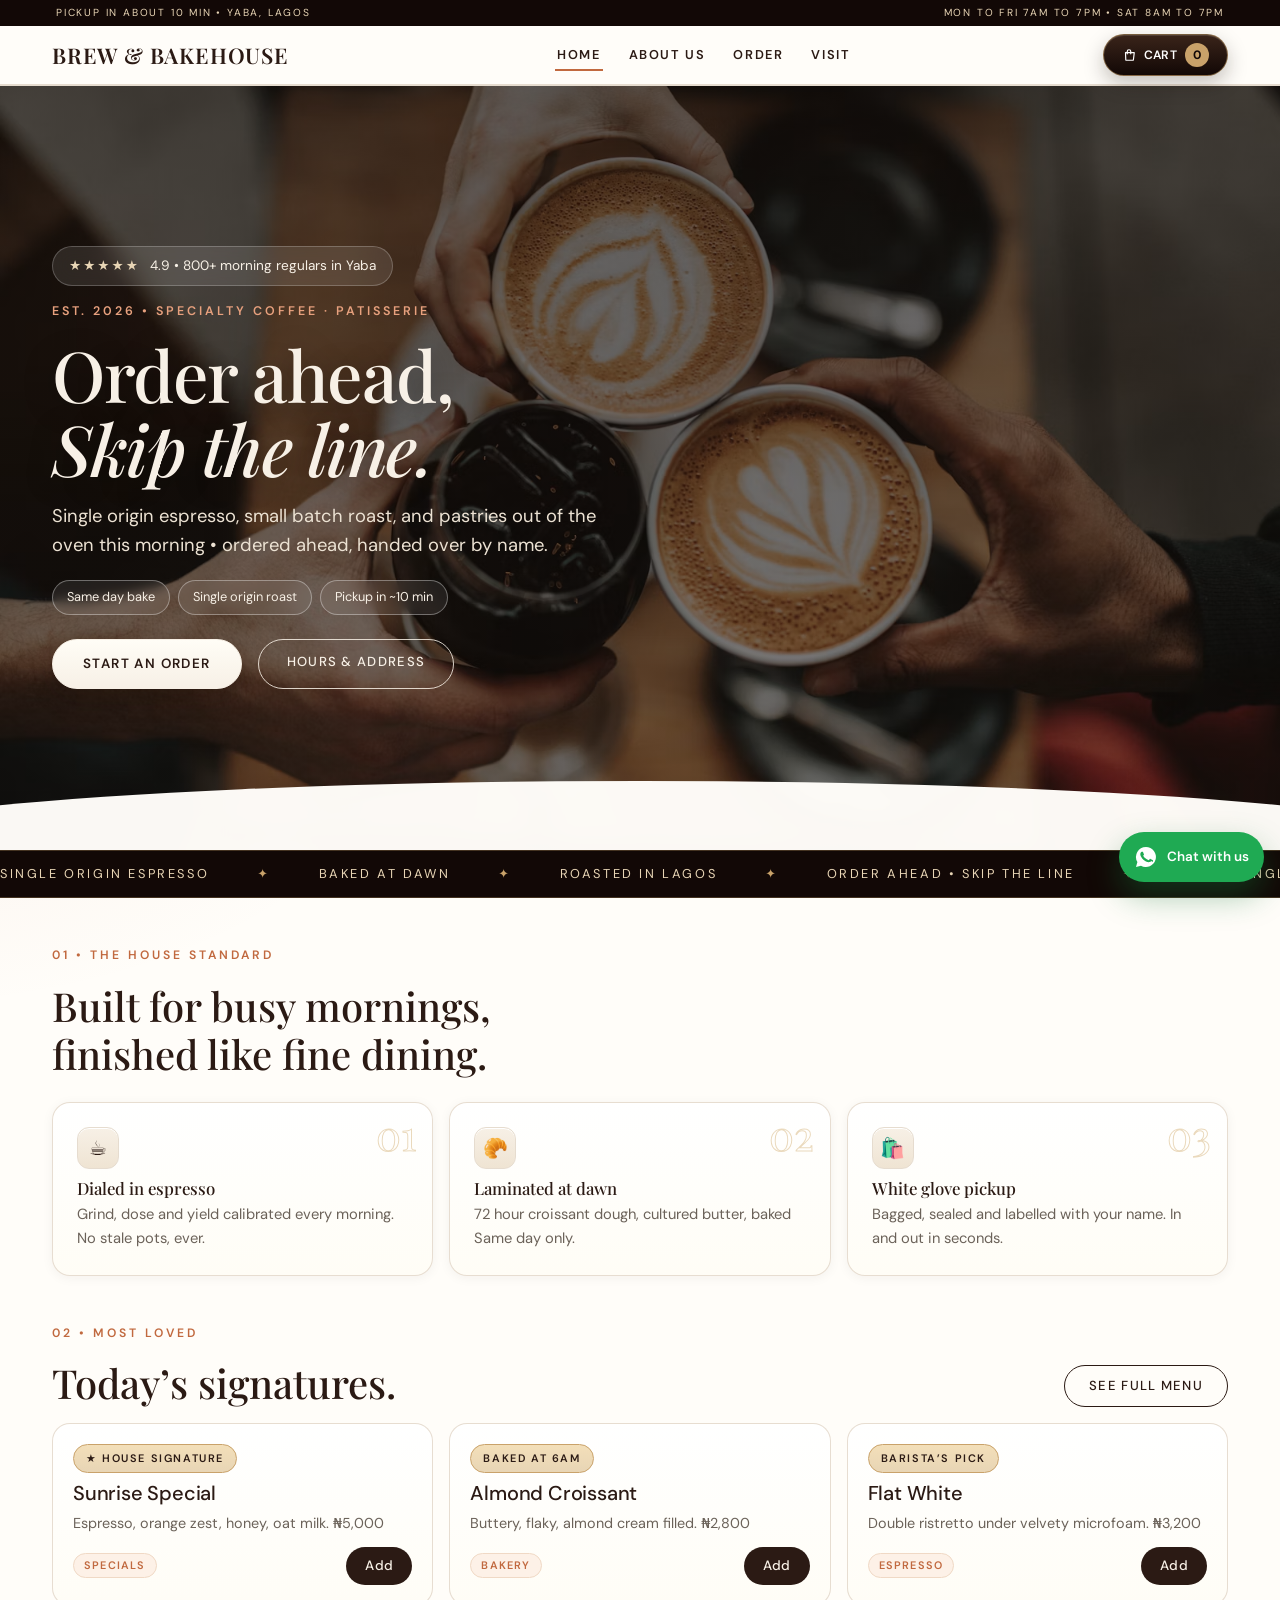
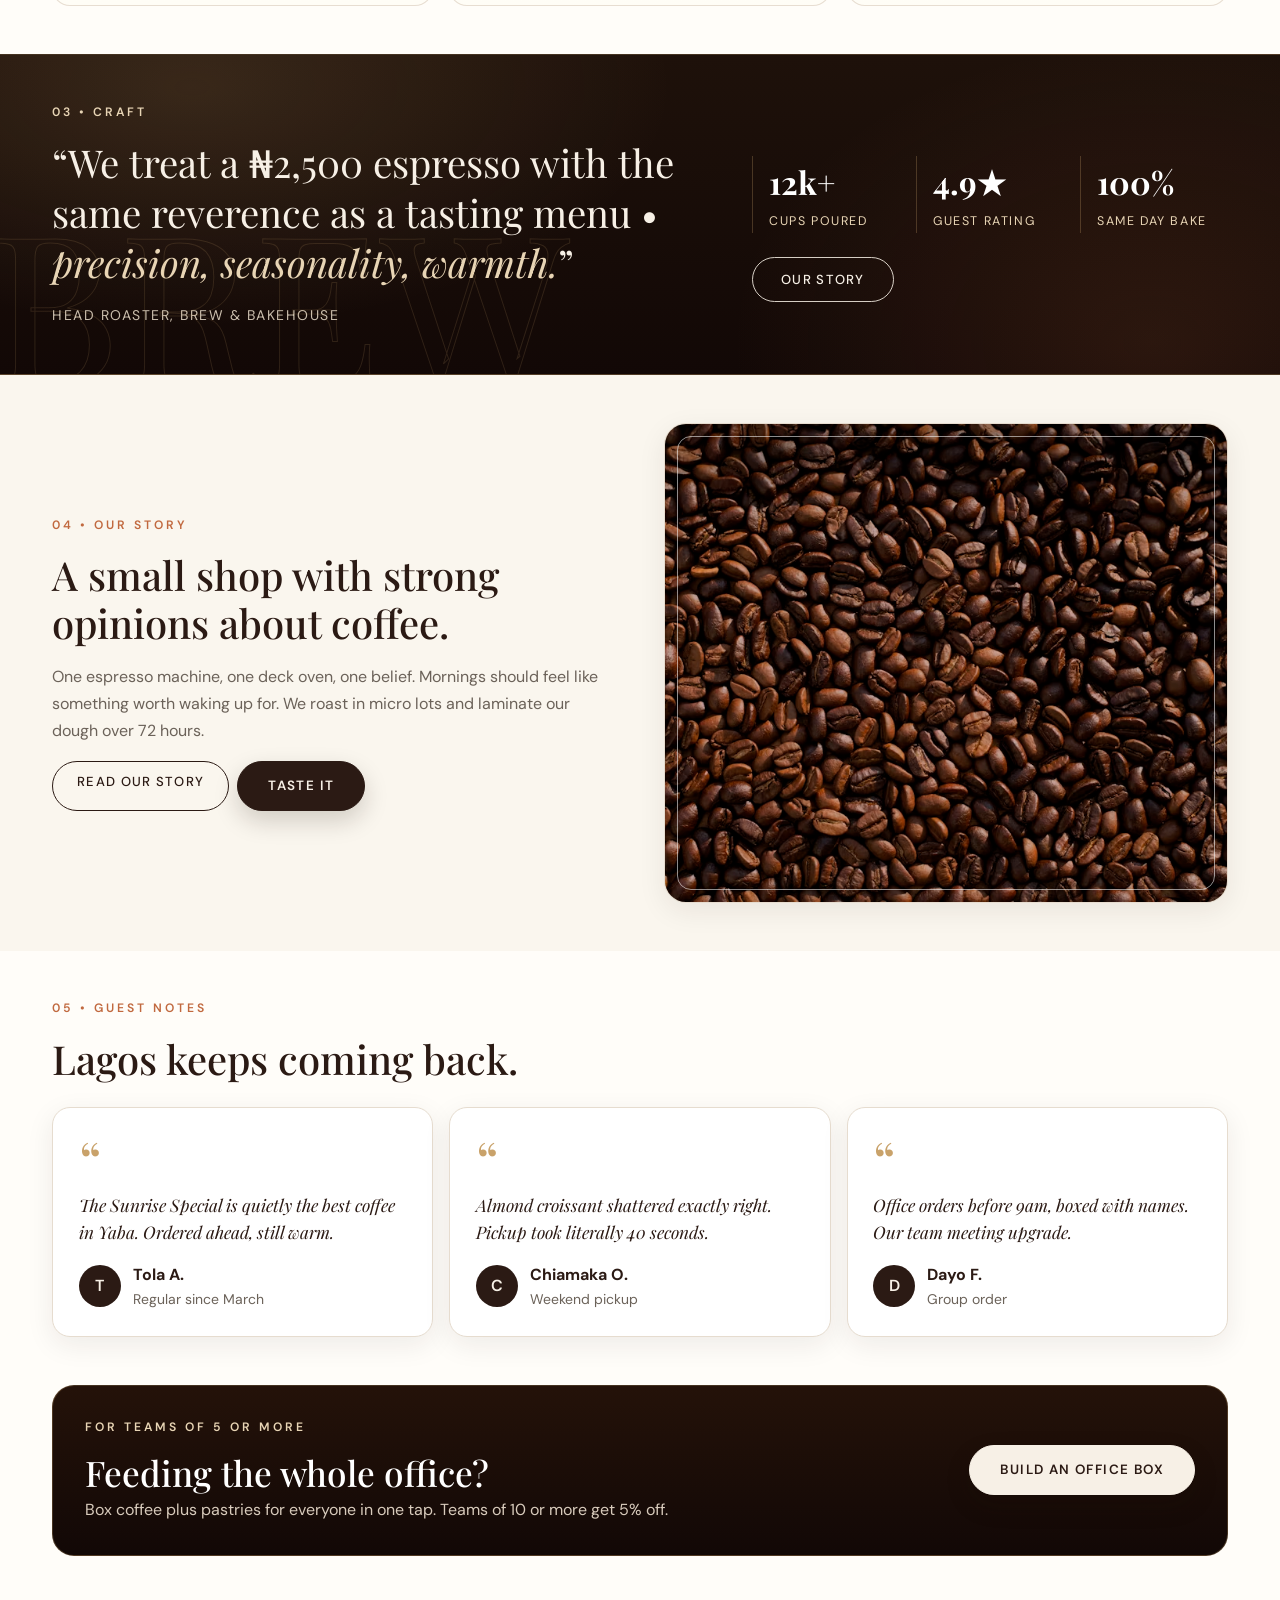
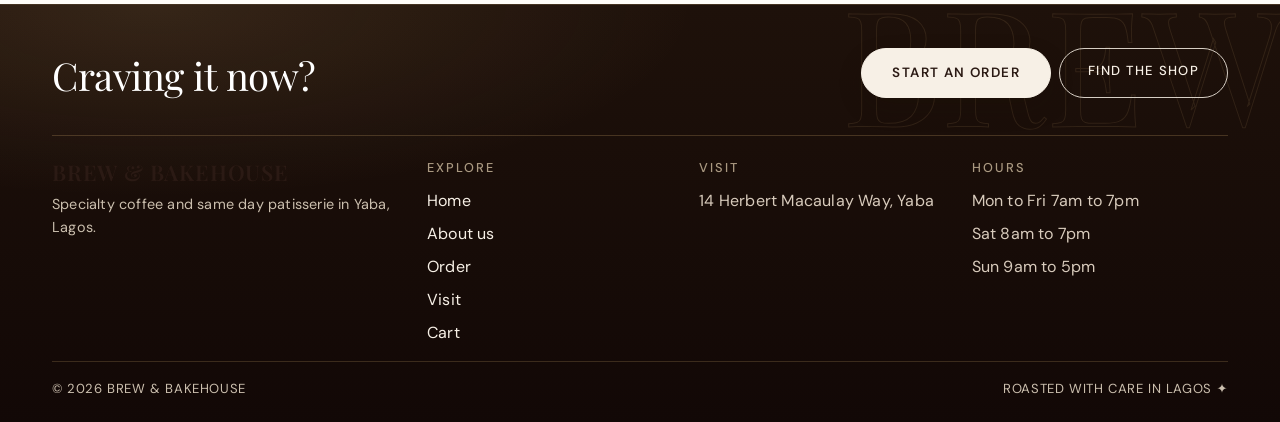
==== commit fb3bea00: "Simplify home page visit content" ====
--- a/index.html
+++ b/index.html
@@ -173,7 +173,7 @@
 
         <div class="feature-card" data-num="03">
 
-          <div class="feature-icon" aria-hidden="true">✦</div>
+          <div class="feature-icon" aria-hidden="true">🛍️</div>
 
           <h3>White glove pickup</h3>
 
@@ -406,40 +406,6 @@
         </div>
       </div>
     </div>
-  </section>
-
-  <section class="py-5 pt-0 reveal" aria-label="Visit teaser">
-
-    <div class="container" style="max-width:1200px">
-
-      <div class="p-4 p-md-5 rounded-4" style="background:var(--dark-brown); color:var(--cream); border:1px solid var(--line-dark)">
-
-        <div class="row g-4 align-items-center">
-
-          <div class="col-md-7">
-
-            <p class="eyebrow" style="color:var(--gold-soft)">Visit</p>
-            <h2 class="mt-2 mb-1" style="font-family:var(--serif); font-size:clamp(1.6rem,3vw,2.2rem)">
-14 Herbert Macaulay Way, Yaba.</h2>
-
-            <p class="mb-0" style="color:#d8cbbc">Mon to Fri 7am to 7pm · Sat 8am to 7pm · Sun 9am to 5pm · Parking behind the shop</p>
-
-          </div>
-
-          <div class="col-md-5 d-flex flex-column flex-sm-row gap-2 justify-content-md-end">
-
-            <a href="order.html" class="btn btn-cream text-center">Order ahead</a>
-
-            <a href="find-us.html" class="btn btn-outline-cream text-center">Directions</a>
-
-          </div>
-
-        </div>
-
-      </div>
-
-    </div>
-
   </section>
 
   </main>
@@ -476,7 +442,6 @@
         <h4>Visit</h4>
         <ul>
           <li>14 Herbert Macaulay Way, Yaba</li>
-          <li><a href="https://www.google.com/maps/search/14+Herbert+Macaulay+Way+Yaba+Lagos" target="_blank" rel="noopener">Get directions →</a></li>
         </ul>
       </div>
       <div>
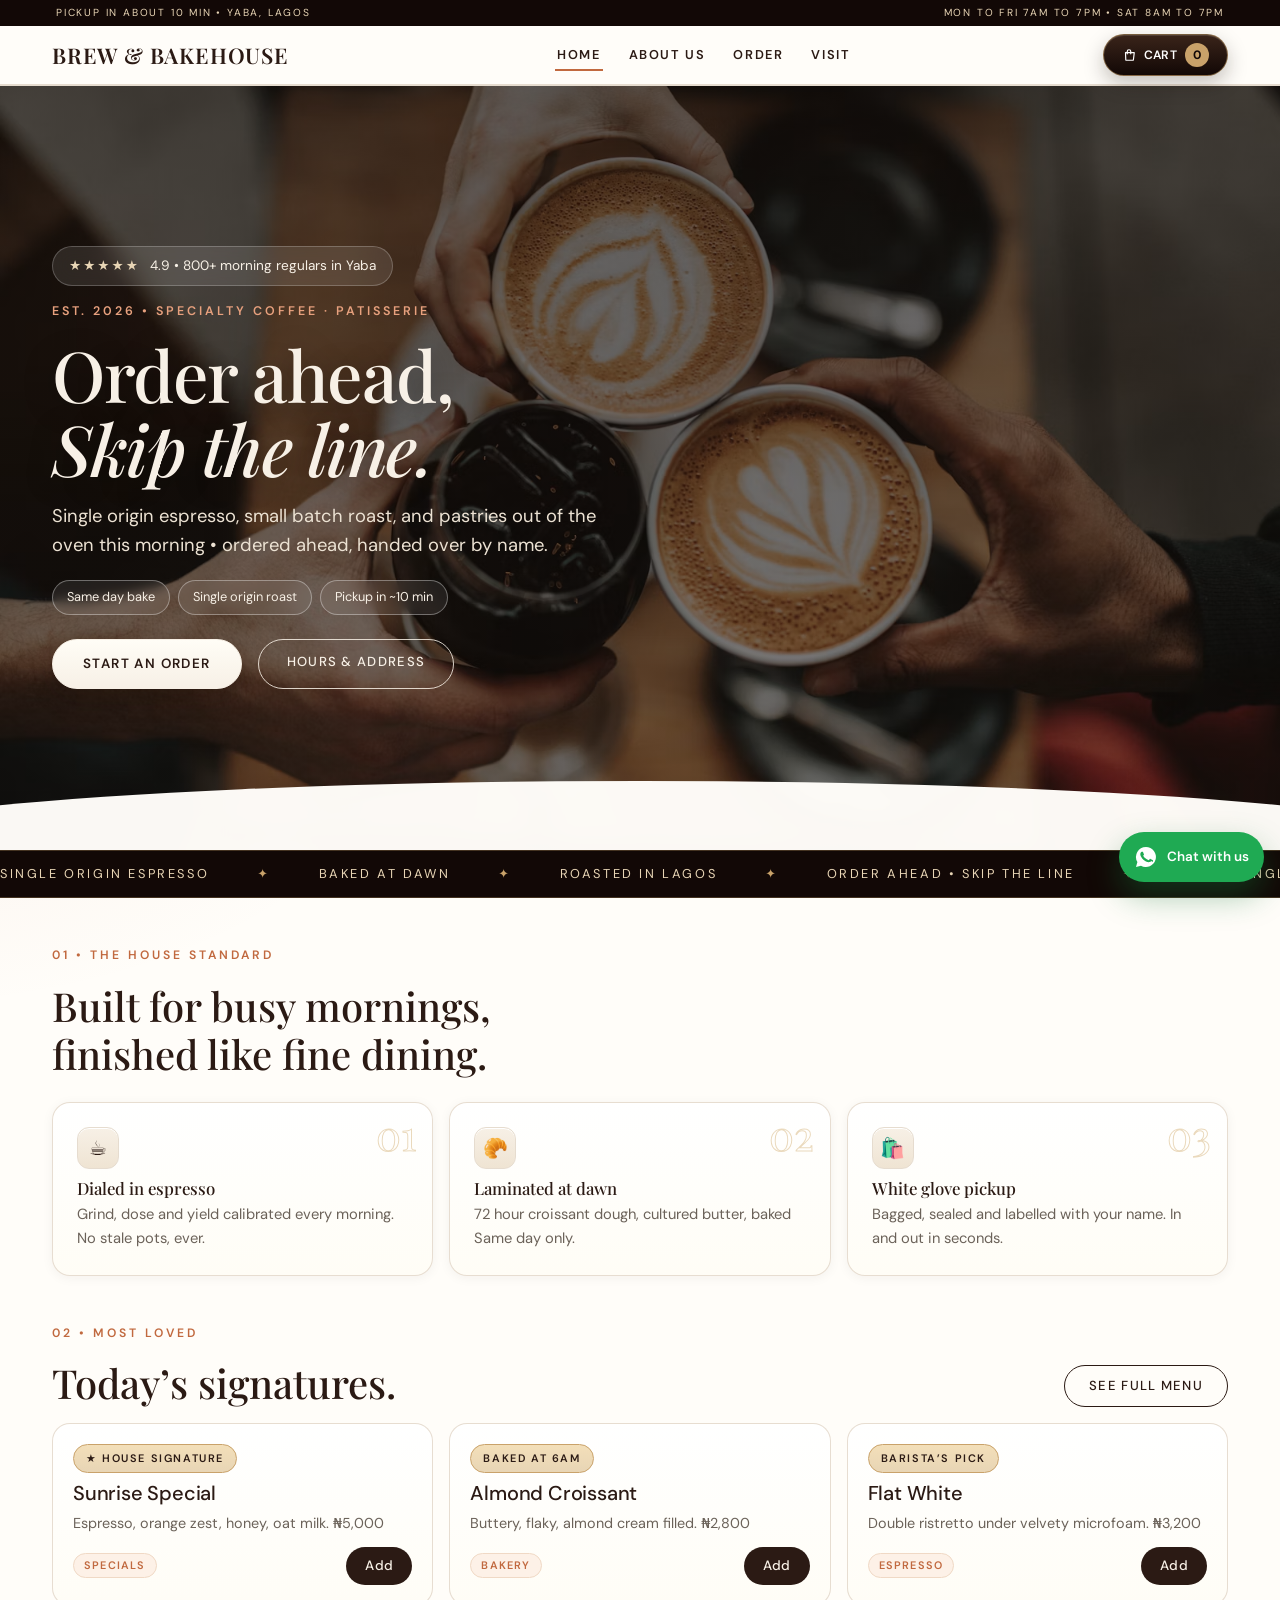
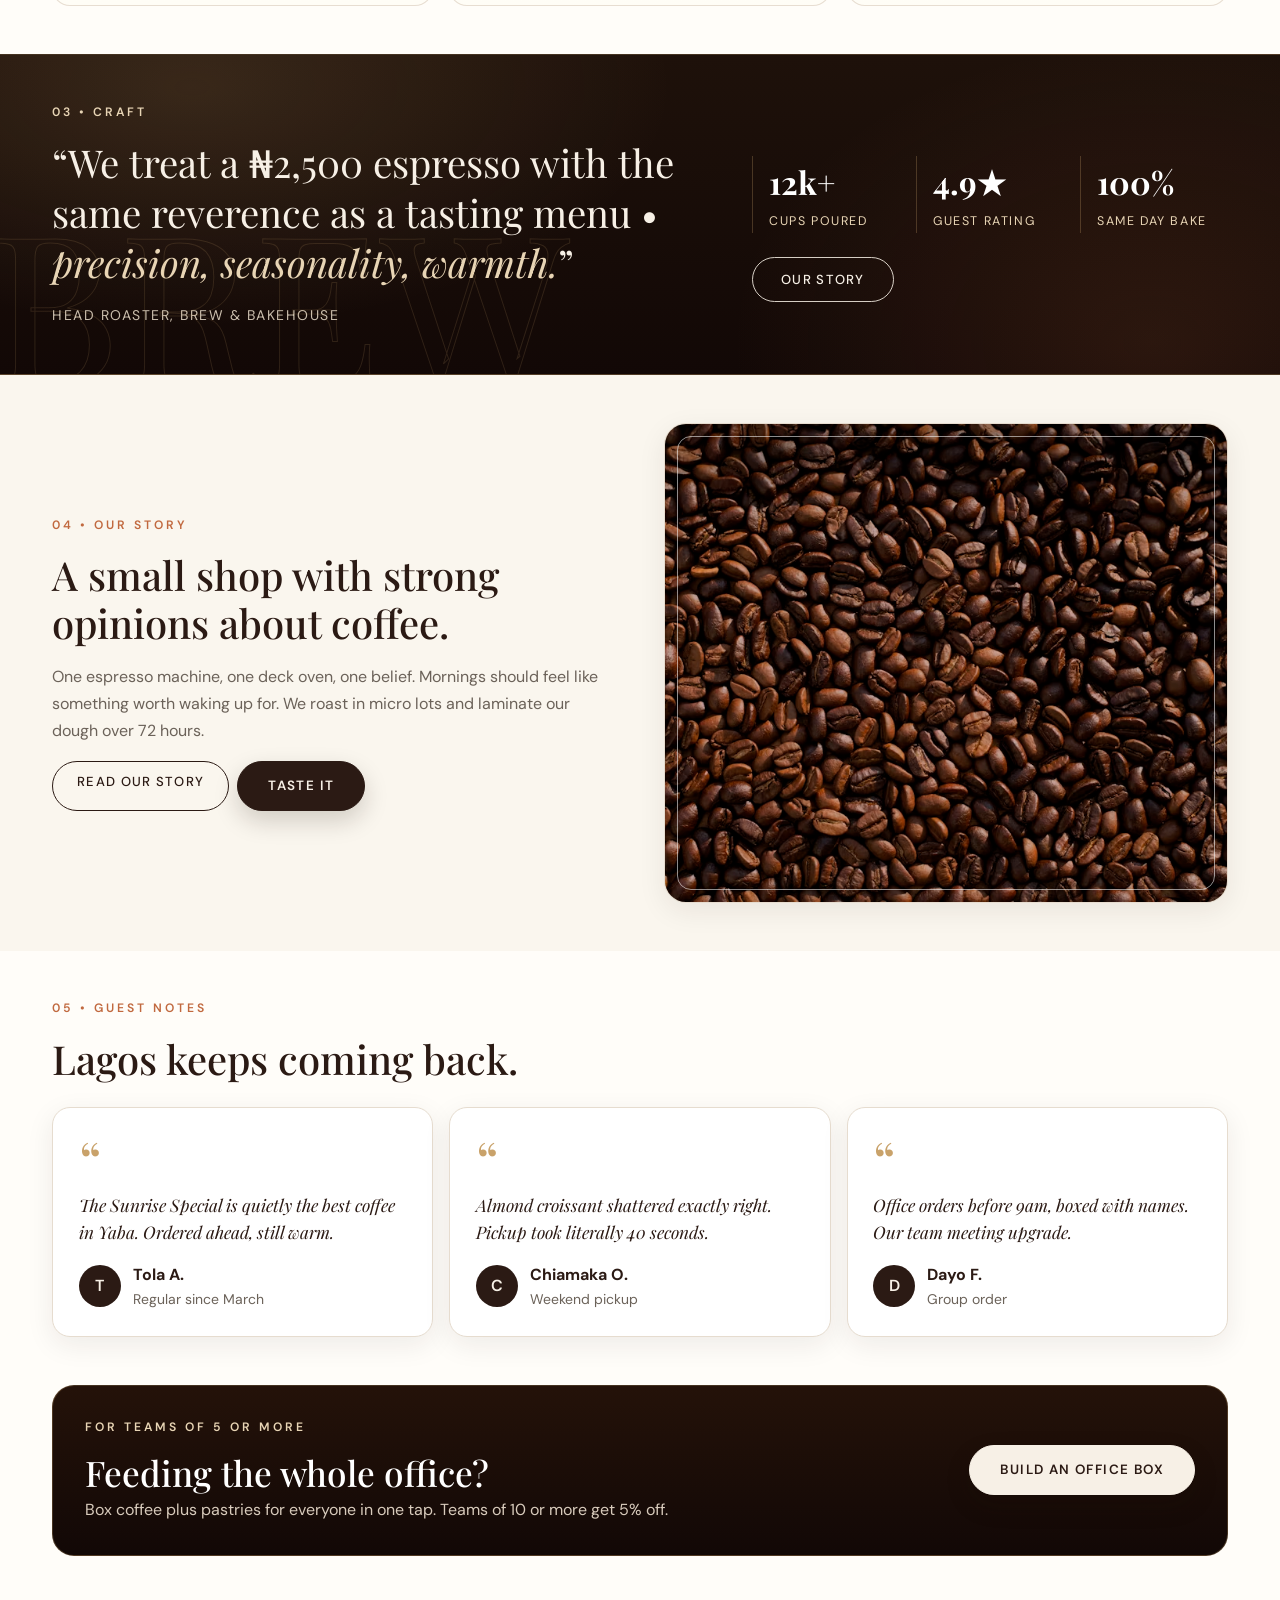
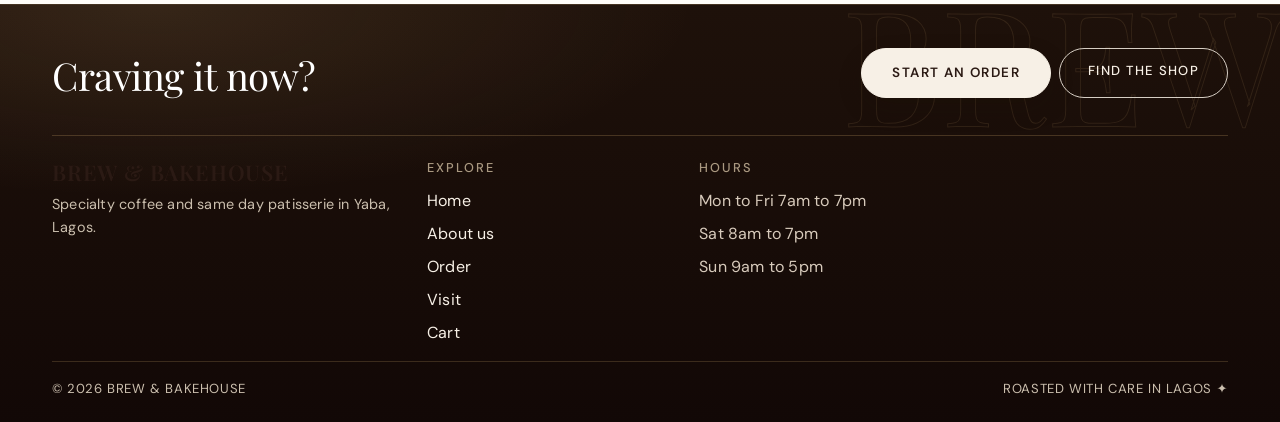
==== commit 3f94cbe1: "Remove redundant footer visit section" ====
--- a/index.html
+++ b/index.html
@@ -439,12 +439,6 @@
         </ul>
       </div>
       <div>
-        <h4>Visit</h4>
-        <ul>
-          <li>14 Herbert Macaulay Way, Yaba</li>
-        </ul>
-      </div>
-      <div>
         <h4>Hours</h4>
         <ul>
           <li>Mon to Fri 7am to 7pm</li>
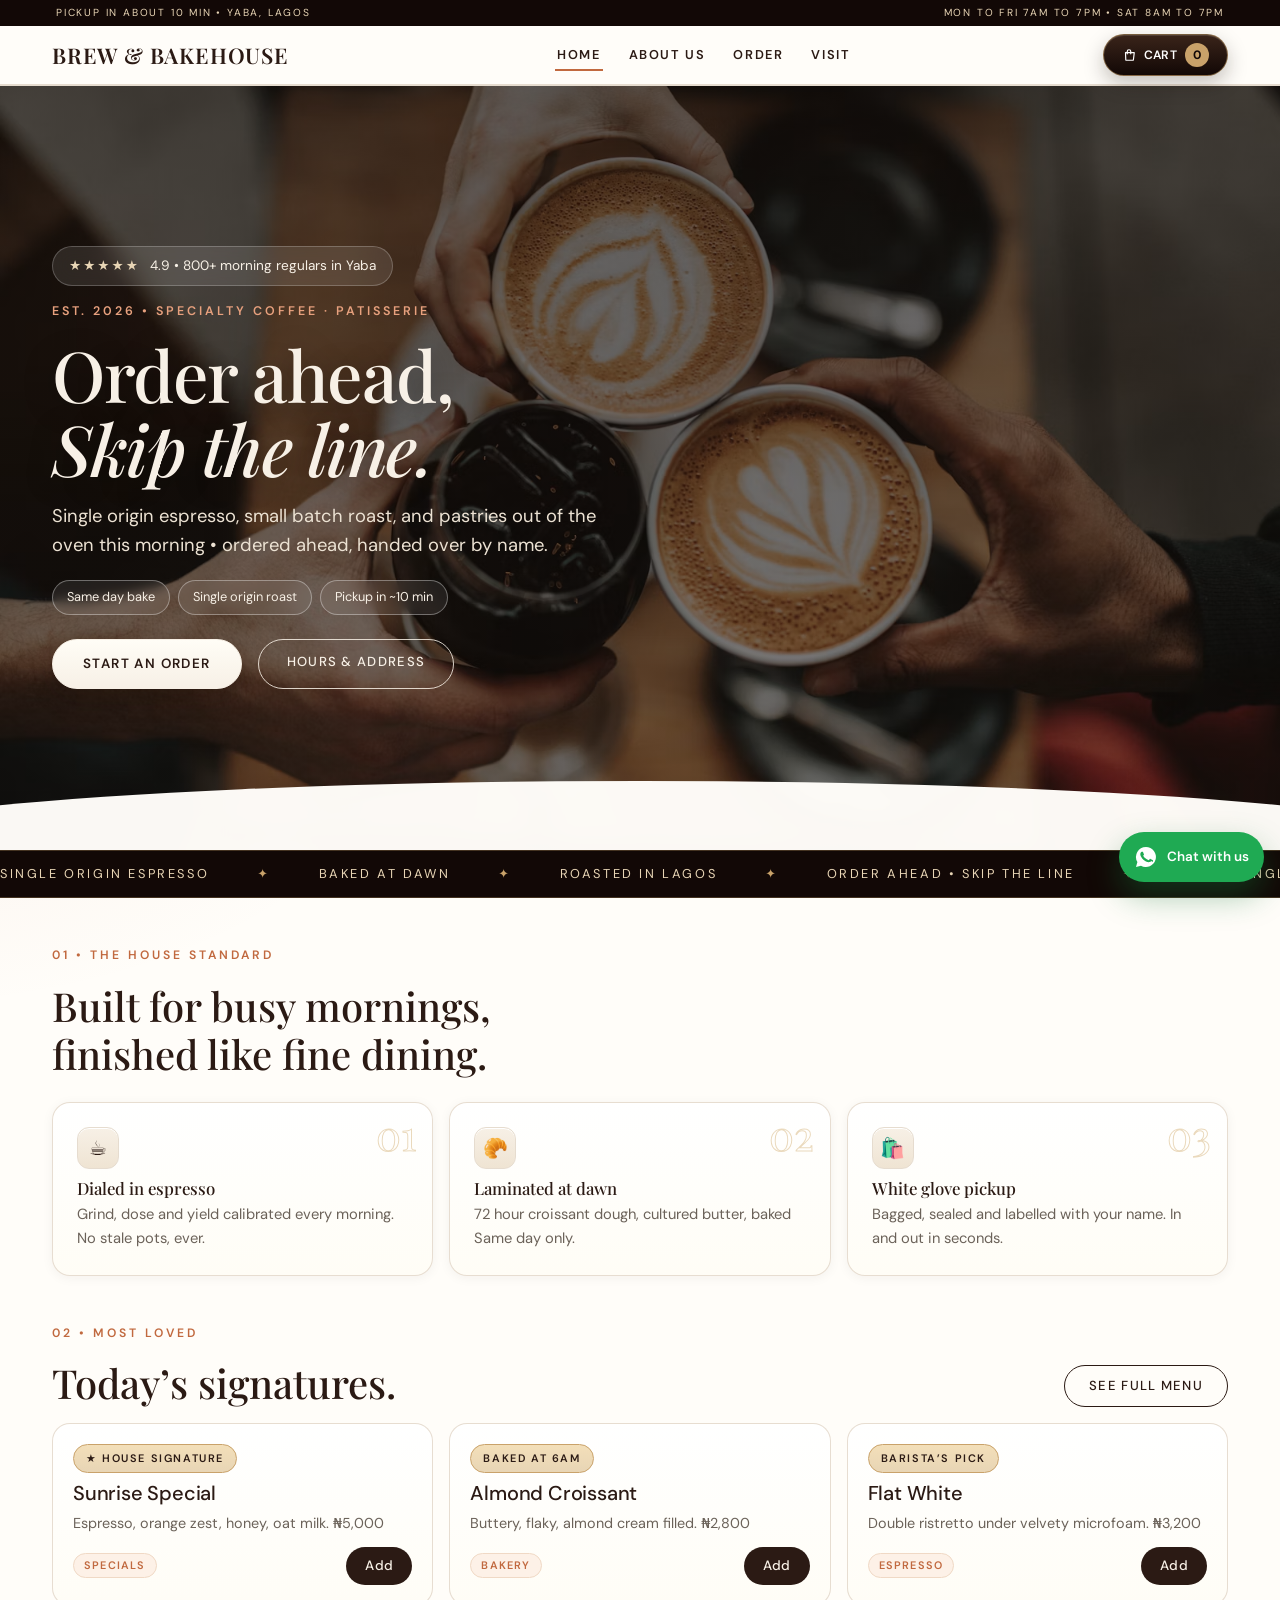
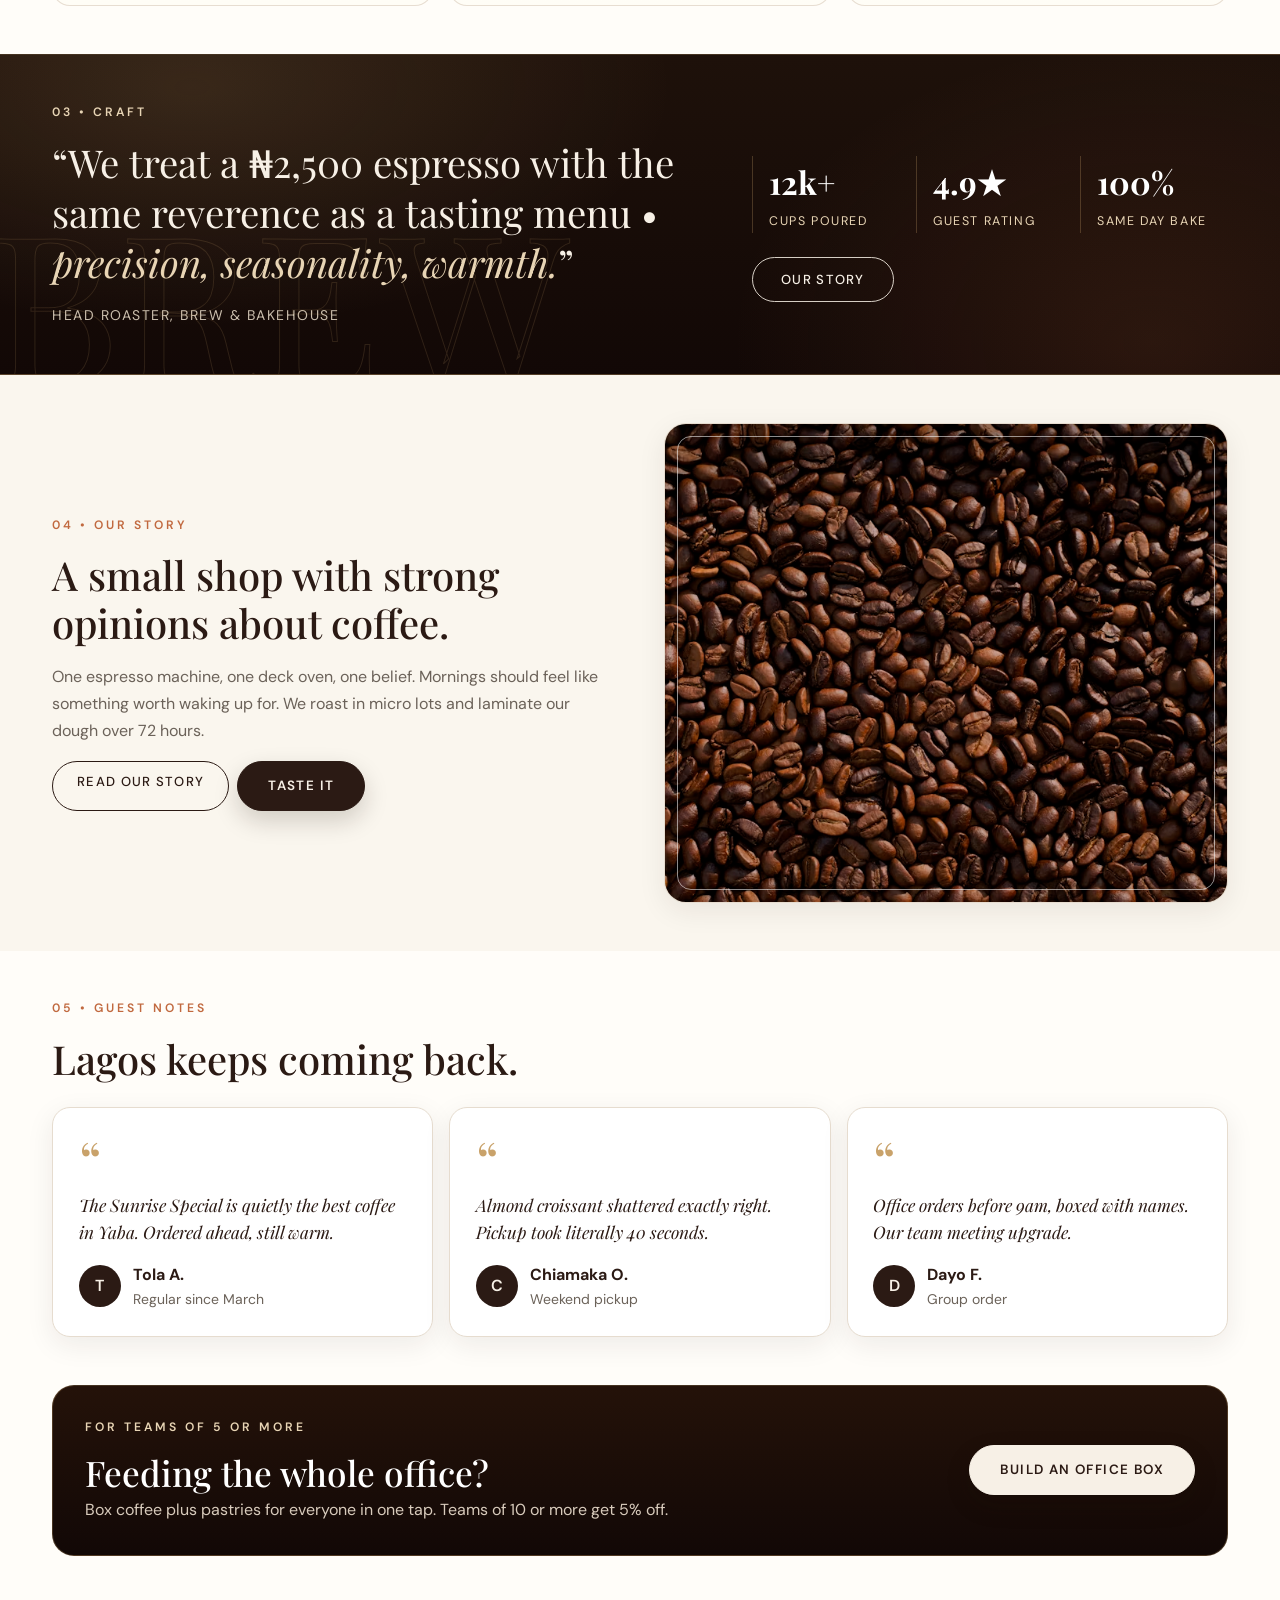
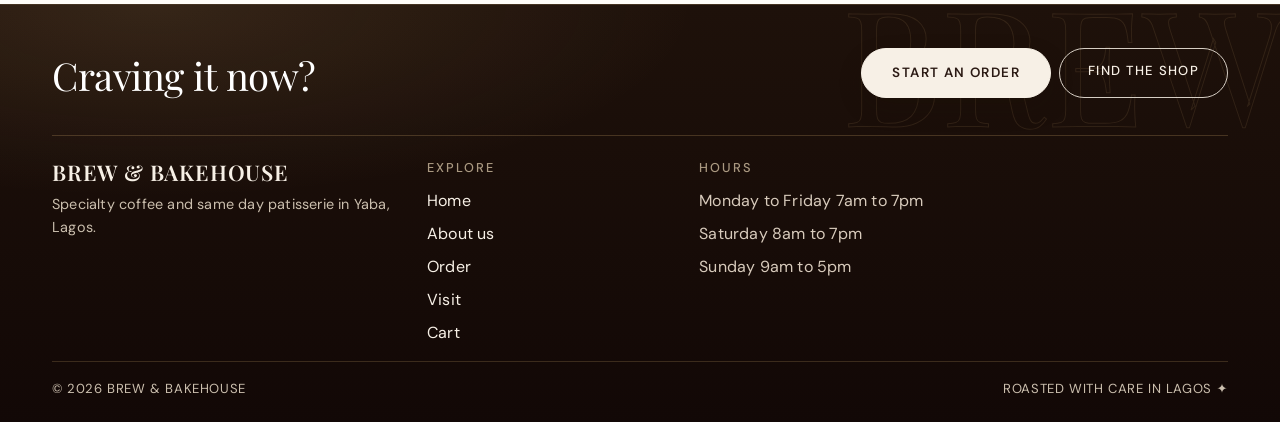
==== commit 7265a3ed: "Improve footer clarity and branding" ====
--- a/index.html
+++ b/index.html
@@ -441,9 +441,9 @@
       <div>
         <h4>Hours</h4>
         <ul>
-          <li>Mon to Fri 7am to 7pm</li>
-          <li>Sat 8am to 7pm</li>
-          <li>Sun 9am to 5pm</li>
+          <li>Monday to Friday 7am to 7pm</li>
+          <li>Saturday 8am to 7pm</li>
+          <li>Sunday 9am to 5pm</li>
         </ul>
       </div>
     </div>
--- a/css/style.css
+++ b/css/style.css
@@ -1051,7 +1051,7 @@
   .footer-grid-premium ul { gap: .28rem; }
   .footer-grid-premium a, .footer-grid-premium li { font-size: .9rem; }
 }
-.footer-premium .brand-logo { color: var(--cream); }
+.footer-premium .brand-logo { color: var(--cream) !important; }
 .foot-note { color: #cbbfae; font-size: .9rem; max-width: 22rem; margin: 0; }
 .footer-premium h4 { color: var(--gold-soft); }
 .footer-premium .footer-grid a { color: var(--cream); }
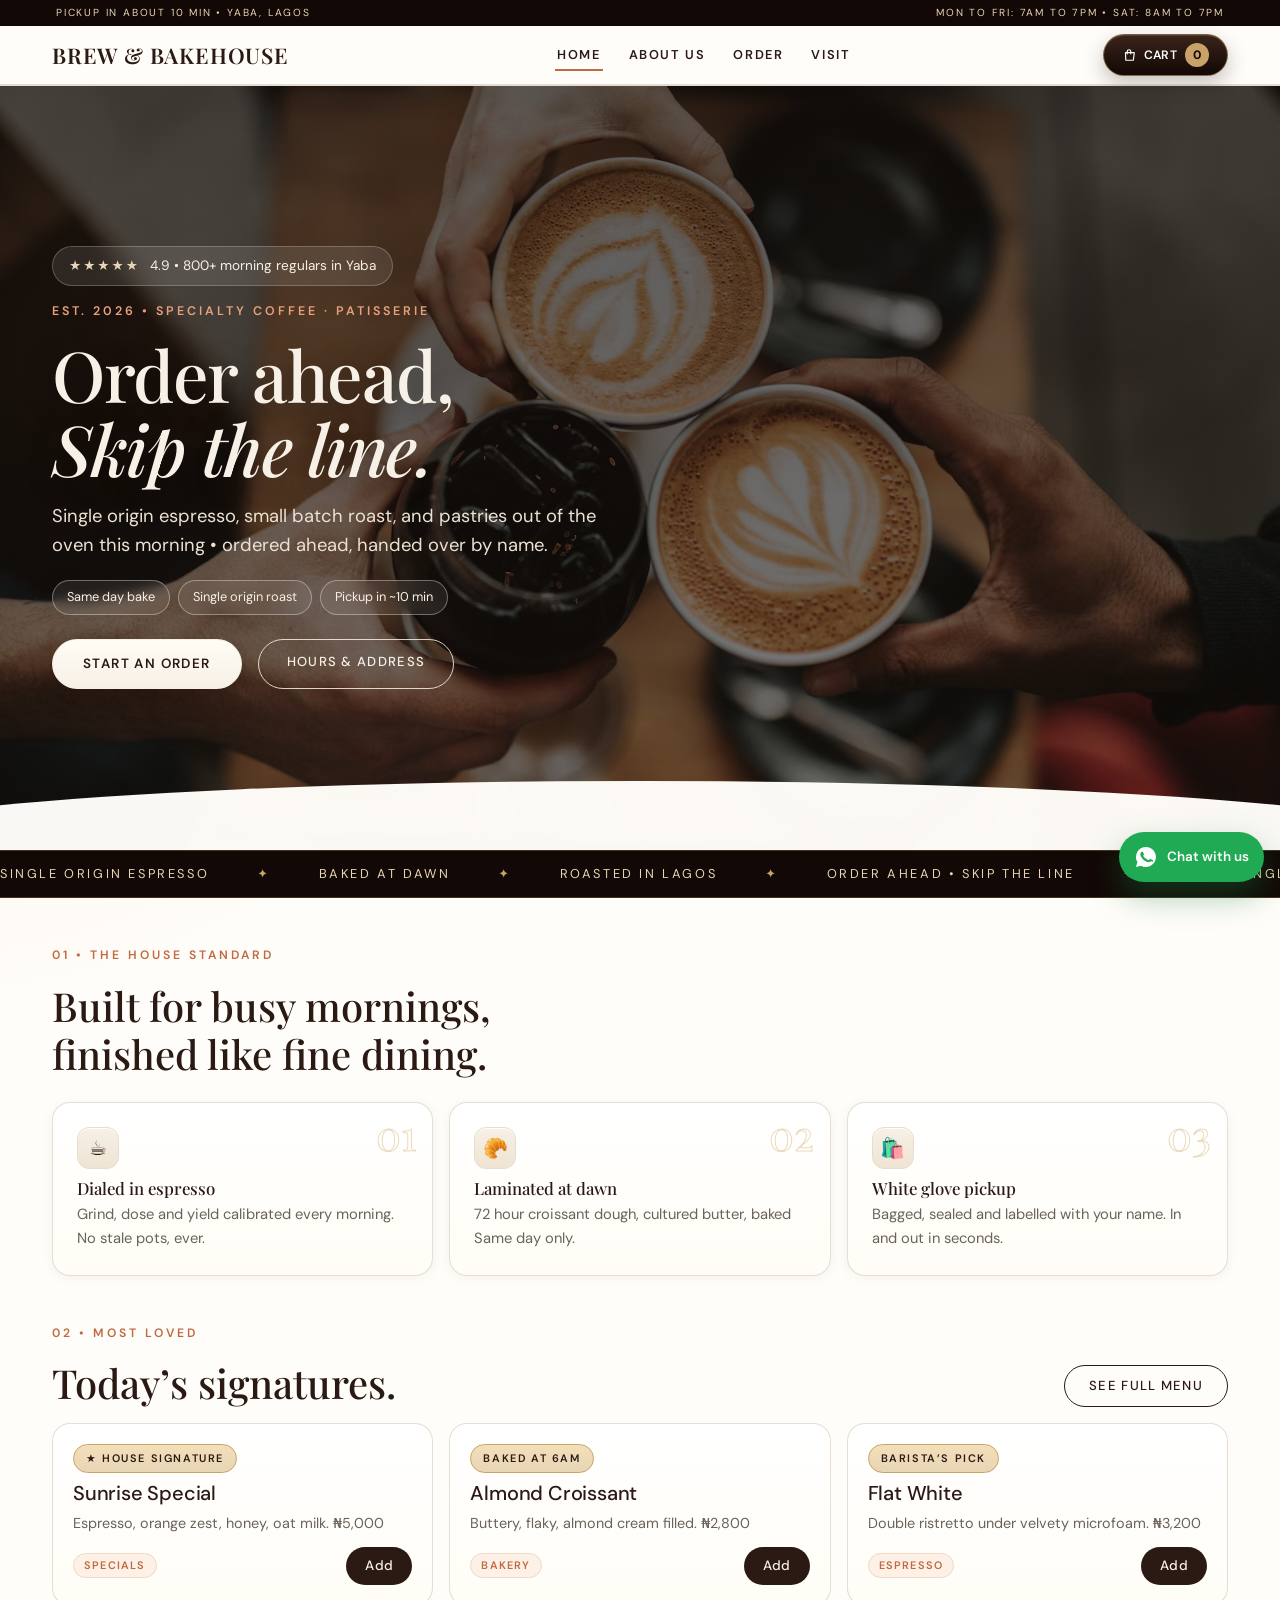
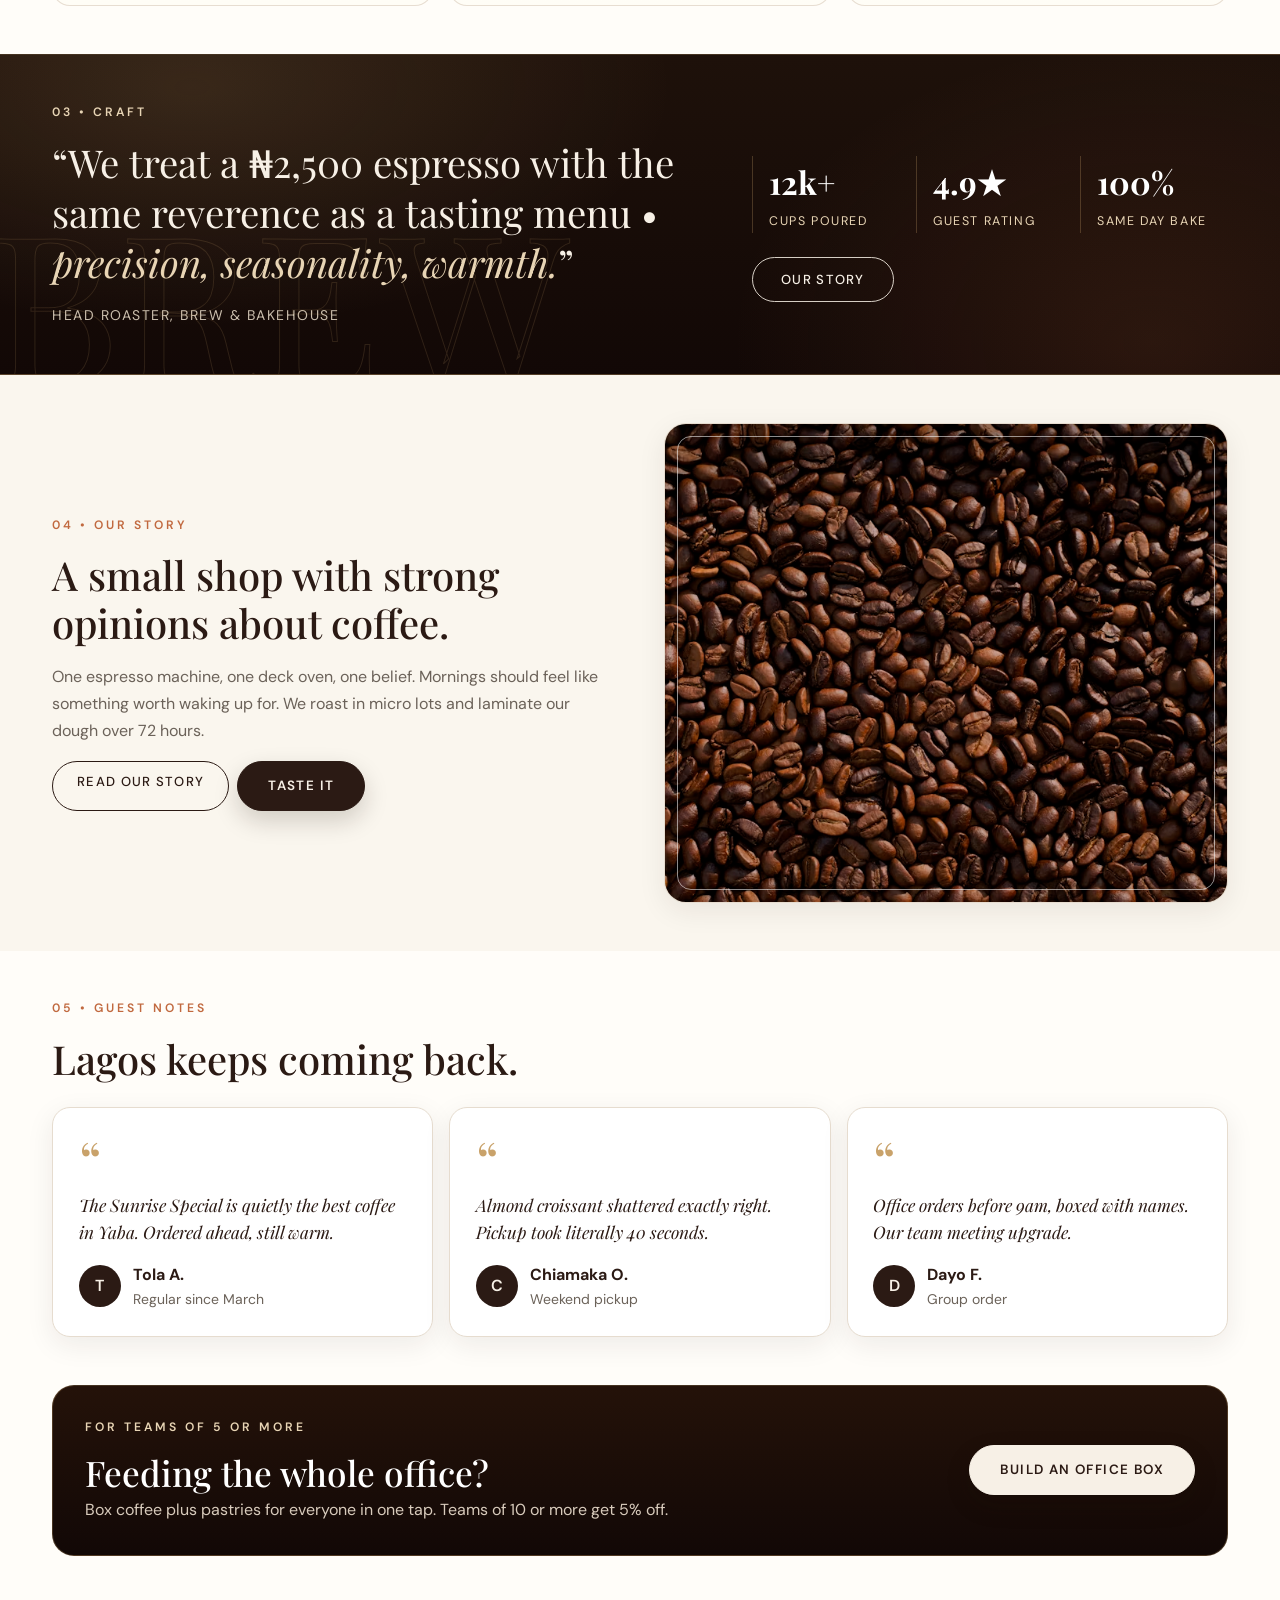
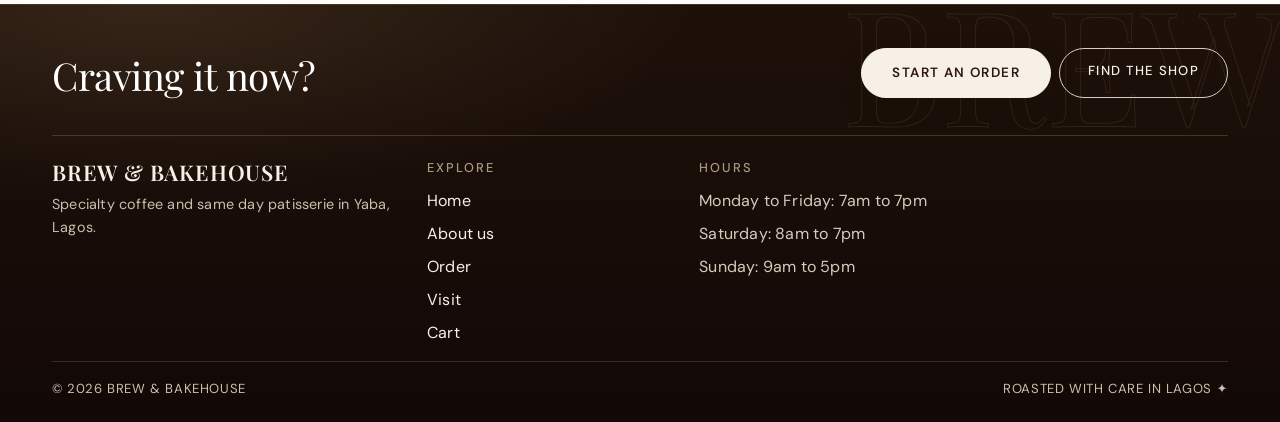
==== commit a5c151b6: "Standardize opening hour labels" ====
--- a/index.html
+++ b/index.html
@@ -38,7 +38,7 @@
 
 
 
-  <div class="topbar"><div class="topwrap"><span>Pickup in about 10 min • Yaba, Lagos</span><span class="topbar-right">Mon to Fri 7am to 7pm • Sat 8am to 7pm</span></div></div>
+  <div class="topbar"><div class="topwrap"><span>Pickup in about 10 min • Yaba, Lagos</span><span class="topbar-right">Mon to Fri: 7am to 7pm • Sat: 8am to 7pm</span></div></div>
 <nav class="navbar navbar-expand-lg px-3 px-lg-4 py-2" aria-label="Main navigation">
   <div class="container-fluid" style="max-width:1200px">
     <span class="navbar-brand brand-logo brand-static" aria-label="Brew and Bakehouse">Brew &amp; Bakehouse</span>
@@ -59,7 +59,7 @@
       </ul>
       <div class="drawer-cart d-lg-none">
         <a href="checkout.html" class="btn cart-btn justify-content-center" aria-label="View bag"><svg width="14" height="14" viewBox="0 0 24 24" fill="none" stroke="currentColor" stroke-width="2" stroke-linecap="round" stroke-linejoin="round" aria-hidden="true"><path d="M6 8h15l-1.5 12.5a1 1 0 0 1-1 .5h-11a1 1 0 0 1-1-.5z"/><path d="M9 10V6a3 3 0 0 1 6 0v4"/></svg> CART <span class="cart-count">0</span></a>
-        <p class="drawer-note">Mon to Fri 7am to 7pm • Yaba, Lagos</p>
+        <p class="drawer-note">Monday to Friday: 7am to 7pm • Yaba, Lagos</p>
       </div>
       <div class="d-none d-lg-block">
         <a href="checkout.html" class="btn cart-btn justify-content-center" aria-label="View bag"><svg width="14" height="14" viewBox="0 0 24 24" fill="none" stroke="currentColor" stroke-width="2" stroke-linecap="round" stroke-linejoin="round" aria-hidden="true"><path d="M6 8h15l-1.5 12.5a1 1 0 0 1-1 .5h-11a1 1 0 0 1-1-.5z"/><path d="M9 10V6a3 3 0 0 1 6 0v4"/></svg> CART <span class="cart-count">0</span></a>
@@ -441,9 +441,9 @@
       <div>
         <h4>Hours</h4>
         <ul>
-          <li>Monday to Friday 7am to 7pm</li>
-          <li>Saturday 8am to 7pm</li>
-          <li>Sunday 9am to 5pm</li>
+          <li>Monday to Friday: 7am to 7pm</li>
+          <li>Saturday: 8am to 7pm</li>
+          <li>Sunday: 9am to 5pm</li>
         </ul>
       </div>
     </div>
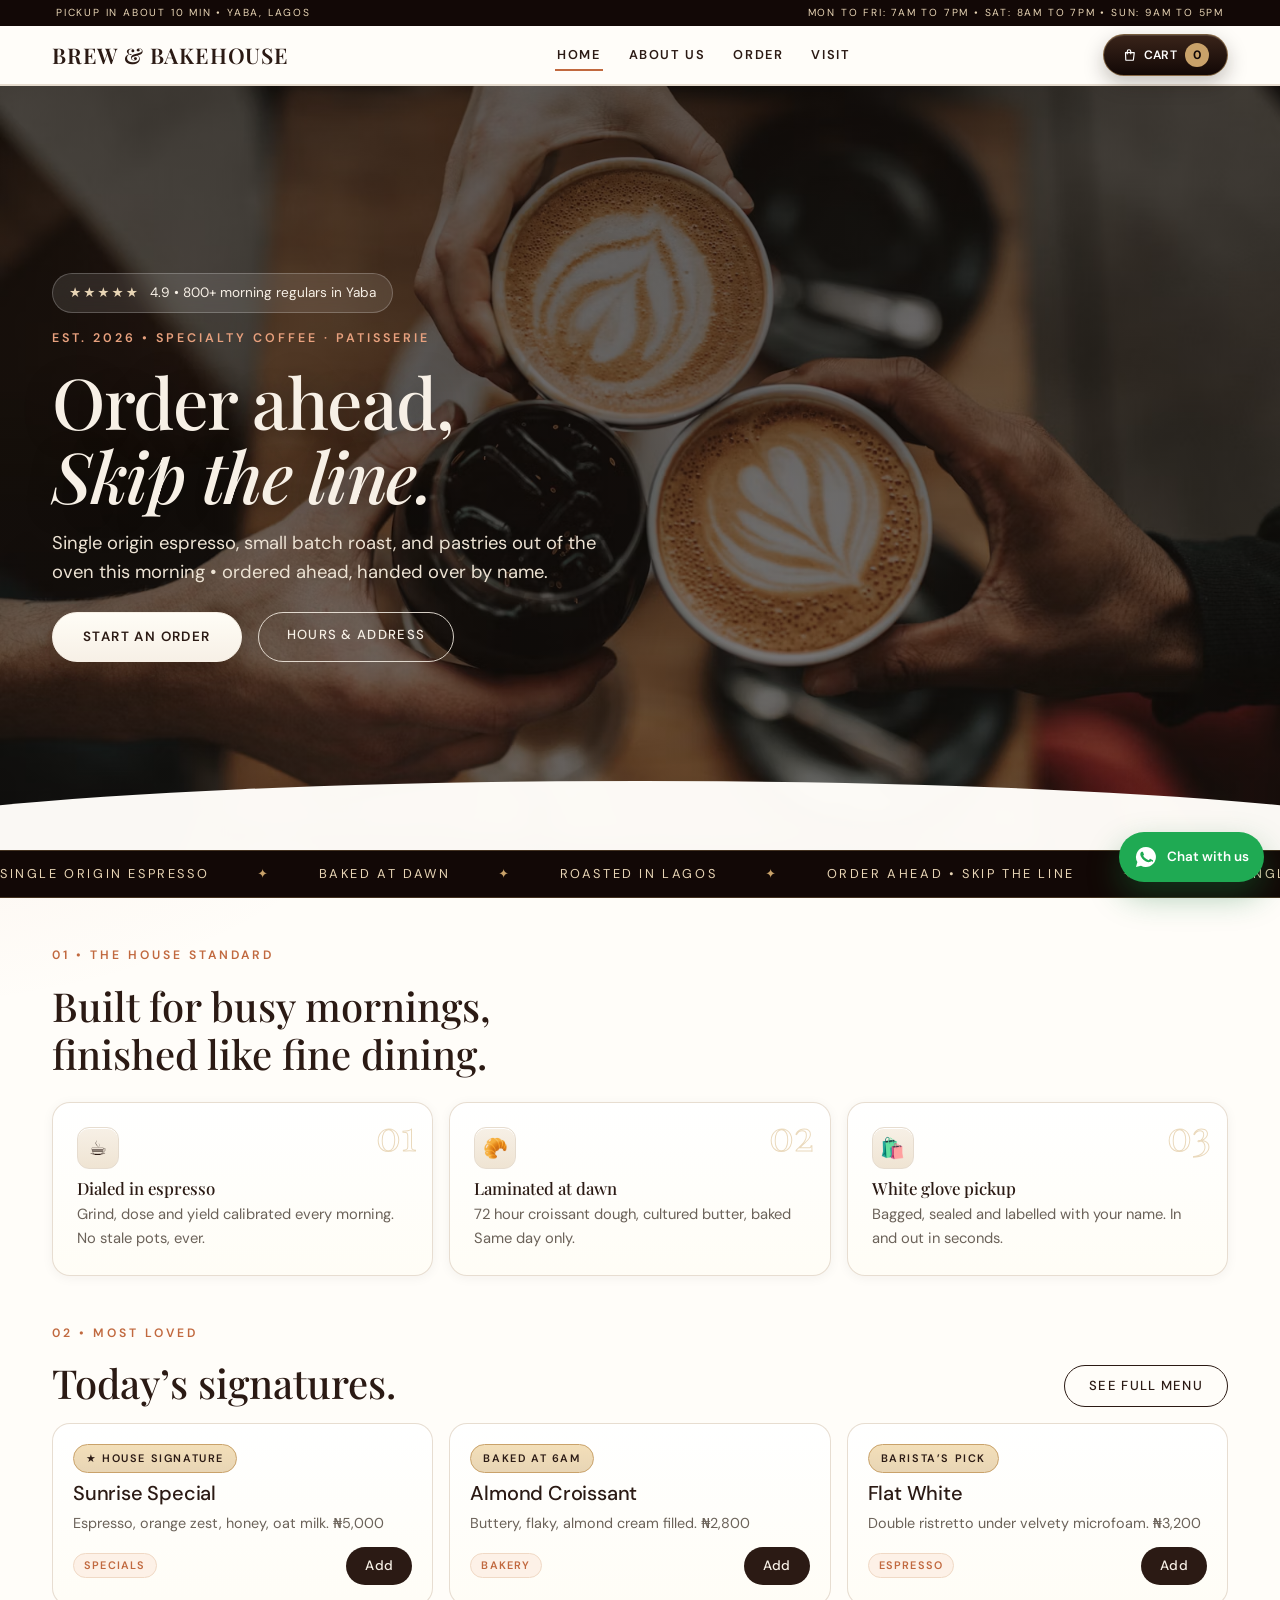
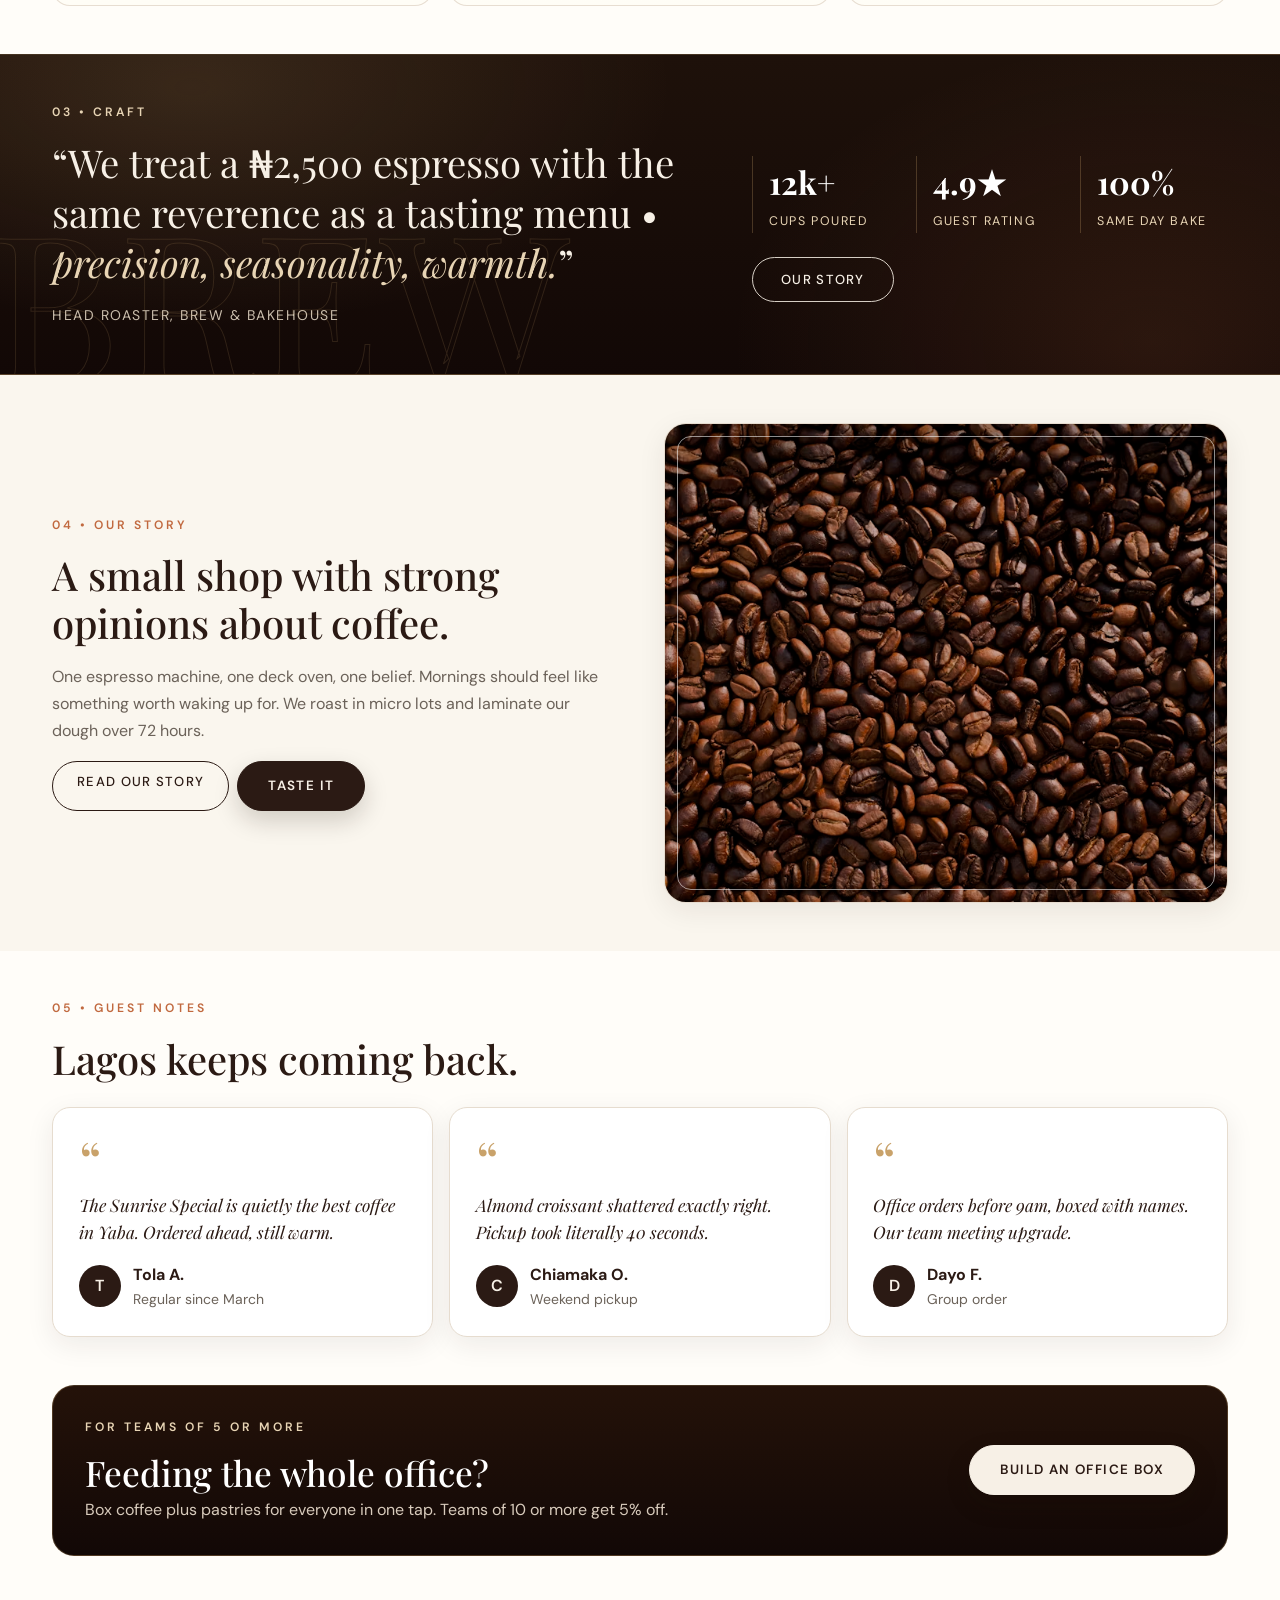
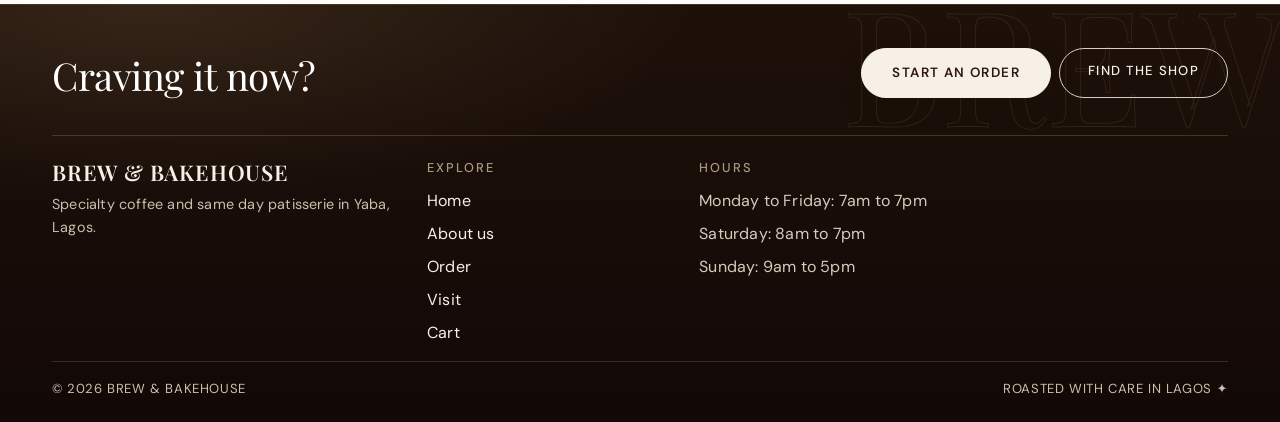
==== commit feea6bbb: "Refine home page and opening hours" ====
--- a/index.html
+++ b/index.html
@@ -38,7 +38,7 @@
 
 
 
-  <div class="topbar"><div class="topwrap"><span>Pickup in about 10 min • Yaba, Lagos</span><span class="topbar-right">Mon to Fri: 7am to 7pm • Sat: 8am to 7pm</span></div></div>
+  <div class="topbar"><div class="topwrap"><span>Pickup in about 10 min • Yaba, Lagos</span><span class="topbar-right">Mon to Fri: 7am to 7pm • Sat: 8am to 7pm • Sun: 9am to 5pm</span></div></div>
 <nav class="navbar navbar-expand-lg px-3 px-lg-4 py-2" aria-label="Main navigation">
   <div class="container-fluid" style="max-width:1200px">
     <span class="navbar-brand brand-logo brand-static" aria-label="Brew and Bakehouse">Brew &amp; Bakehouse</span>
@@ -99,16 +99,6 @@
 
  </p>
 
-          <ul class="hero-badges" aria-label="Highlights">
-
-            <li>Same day bake</li>
-
-            <li>Single origin roast</li>
-
-            <li>Pickup in ~10 min</li>
-
-          </ul>
-
           <div class="d-flex flex-column flex-sm-row gap-3 mt-4">
 
             <a href="order.html" class="btn btn-cream">Start an order</a>
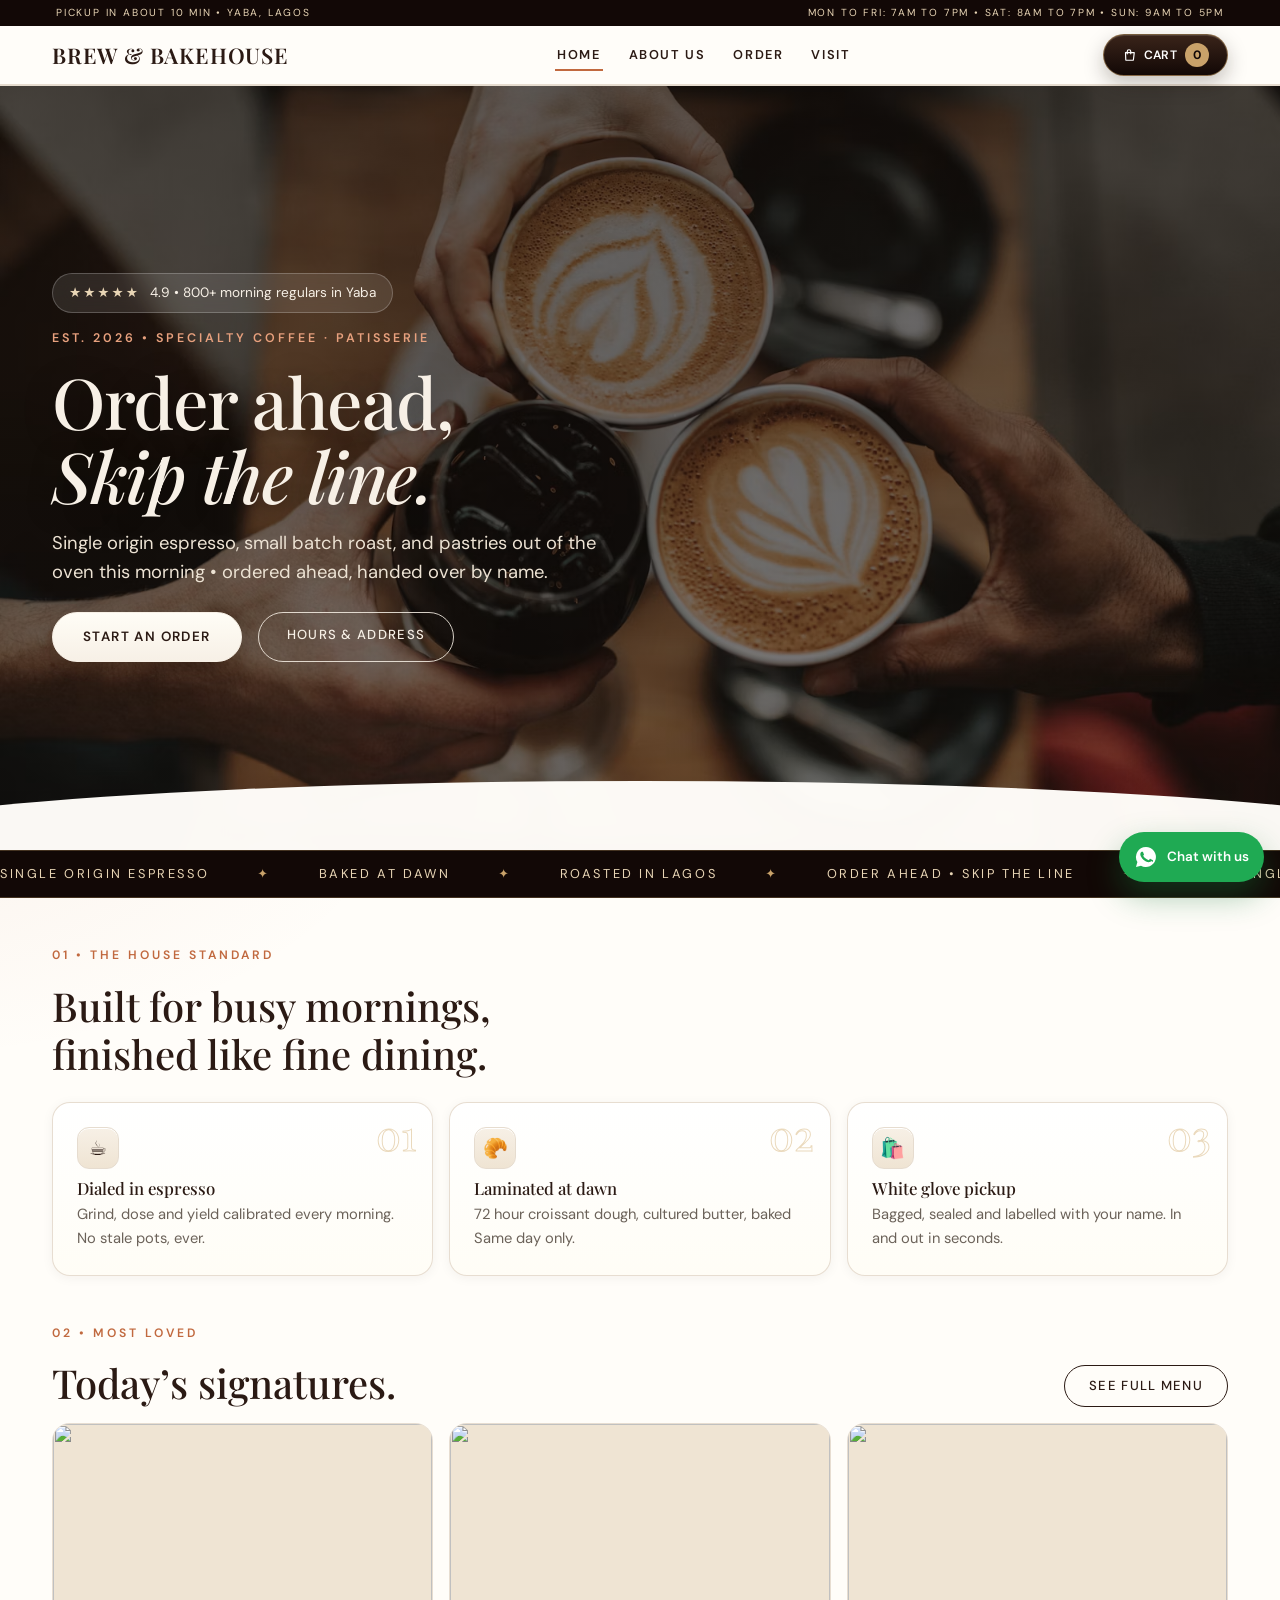
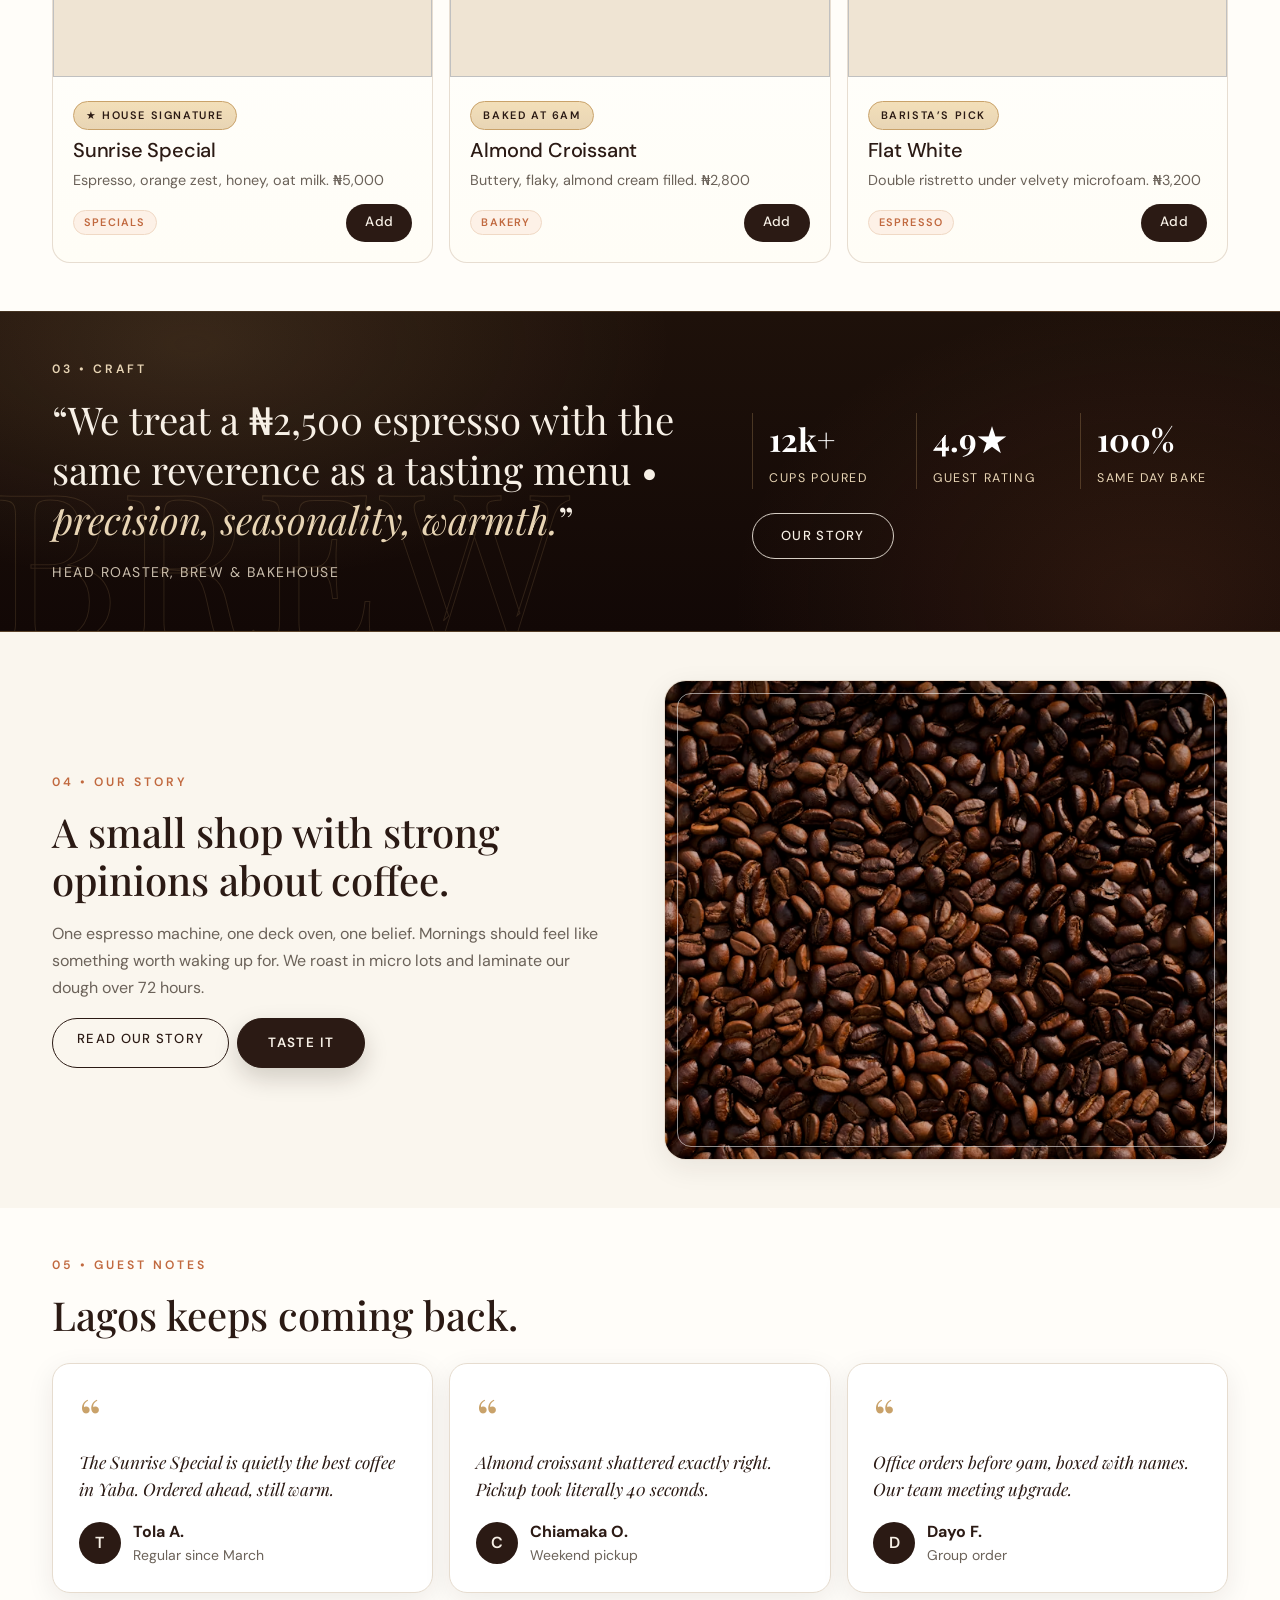
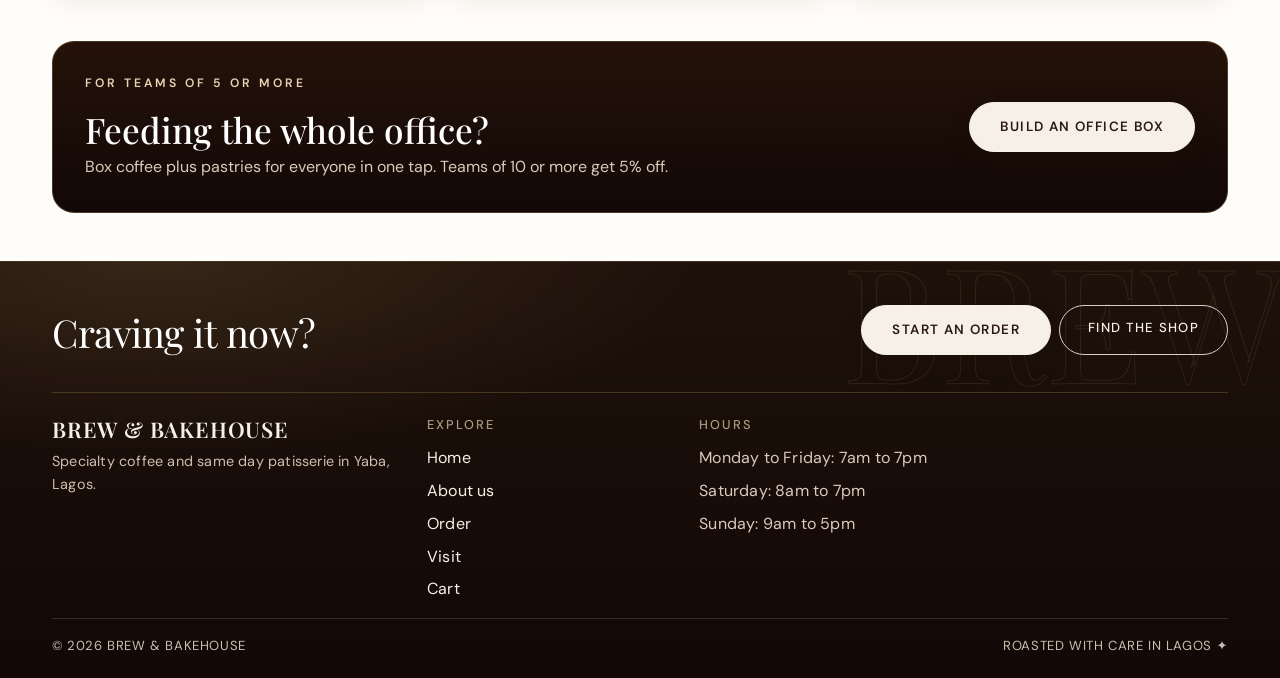
==== commit 1b2c8369: "Add matching photos to home signatures" ====
--- a/index.html
+++ b/index.html
@@ -203,6 +203,8 @@
 
           <div class="pick-card">
 
+            <div class="menu-photo" aria-hidden="true"><img src="https://images.unsplash.com/photo-1495474472287-4d71bcdd2085?auto=format&fit=crop&w=600&h=400&q=60" alt="" loading="lazy"></div>
+
             <div>
 
               <span class="signature-badge mb-2">★ House signature</span>
@@ -223,6 +225,8 @@
 
           <div class="pick-card">
 
+            <div class="menu-photo" aria-hidden="true"><img src="https://images.unsplash.com/photo-1757124034100-870a3badc2d8?auto=format&fit=crop&w=600&h=400&q=60" alt="" loading="lazy"></div>
+
             <div>
 
               <span class="signature-badge mb-2">Baked at 6am</span>
@@ -242,6 +246,8 @@
         <div class="col-12 col-sm-6 col-lg-4">
 
           <div class="pick-card">
+
+            <div class="menu-photo" aria-hidden="true"><img src="https://images.unsplash.com/photo-1507133750040-4a8f57021571?auto=format&fit=crop&w=600&h=400&q=60" alt="" loading="lazy"></div>
 
             <div>
 
--- a/css/style.css
+++ b/css/style.css
@@ -438,6 +438,21 @@
 
 .menu-card.hidden { display: none; }
 .menu-count { color: var(--text-grey); font-size: 0.9rem; }
+.menu-photo {
+  margin: -1.3rem -1.3rem 0.8rem;
+  aspect-ratio: 3 / 2;
+  overflow: hidden;
+  border-radius: var(--radius-md) var(--radius-md) 0 0;
+  background: var(--cream-2);
+}
+.menu-photo img {
+  width: 100%;
+  height: 100%;
+  object-fit: cover;
+  object-position: center;
+  display: block;
+}
+.pick-card .menu-photo { margin: -1.25rem -1.25rem 0.75rem; }
 
 /* ---------- VISIT / STORY ---------- */
 .visit-section {
@@ -899,6 +914,10 @@
 .group-stepper .qty-num { color: #fff; font-size: 1.25rem; }
 .group-people { color: var(--gold-soft); font-size: .8rem; letter-spacing: 1.6px; text-transform: uppercase; }
 .group-summary { margin: .7rem 0 0; color: var(--gold-soft); font-weight: 500; font-size: .95rem; }
+.group-choices { display: grid; grid-template-columns: repeat(2, minmax(0, 1fr)); gap: .75rem; margin-top: 1rem; }
+.group-choice label { display: block; margin-bottom: .35rem; color: var(--gold-soft); font-size: .72rem; font-weight: 600; letter-spacing: 1px; text-transform: uppercase; }
+.group-choice select { width: 100%; min-height: 42px; border: 1px solid rgba(201,162,106,.55); border-radius: 10px; padding: .5rem .65rem; background: var(--cream); color: var(--dark-brown); font-family: var(--sans); font-size: .9rem; }
+@media (max-width: 575.98px) { .group-choices { grid-template-columns: 1fr; } }
 .group-stub {
   padding: 1rem 1.25rem 1.2rem;
   border-top: 2px dashed rgba(201,162,106,.5);
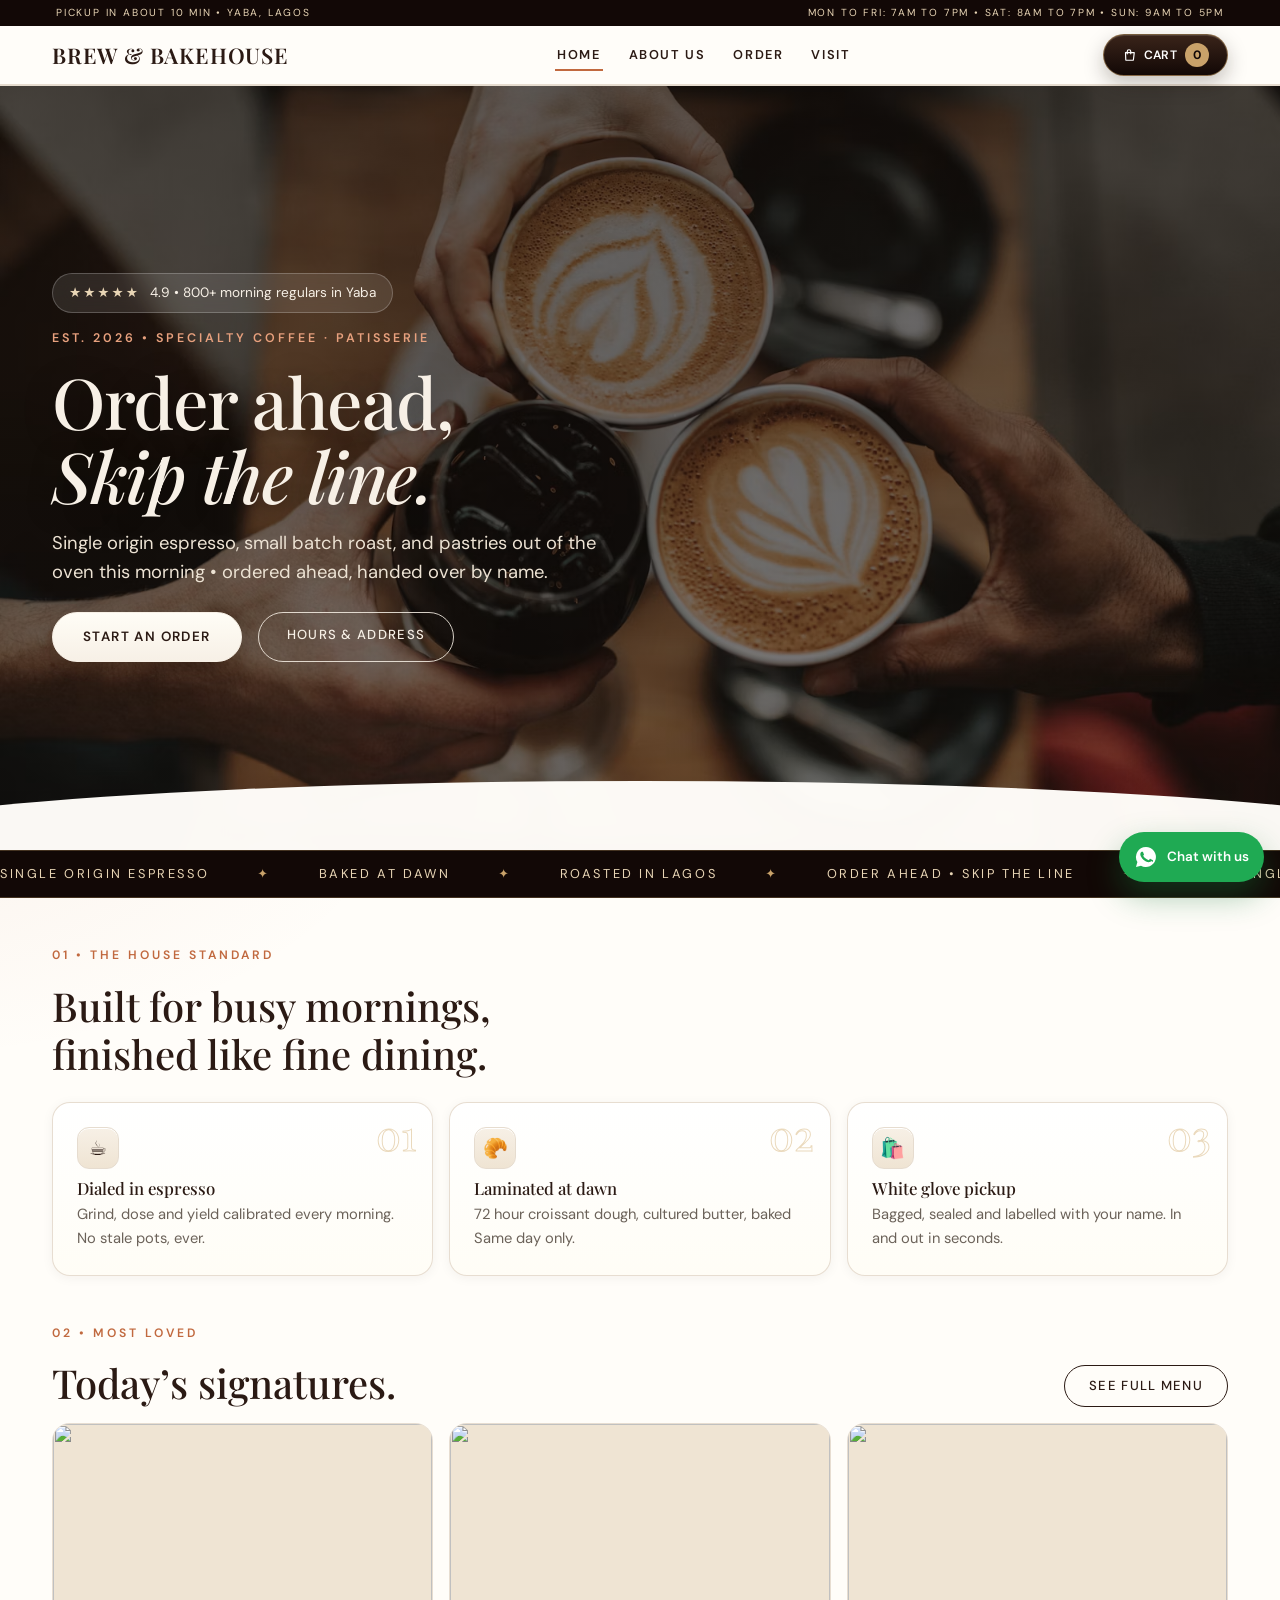
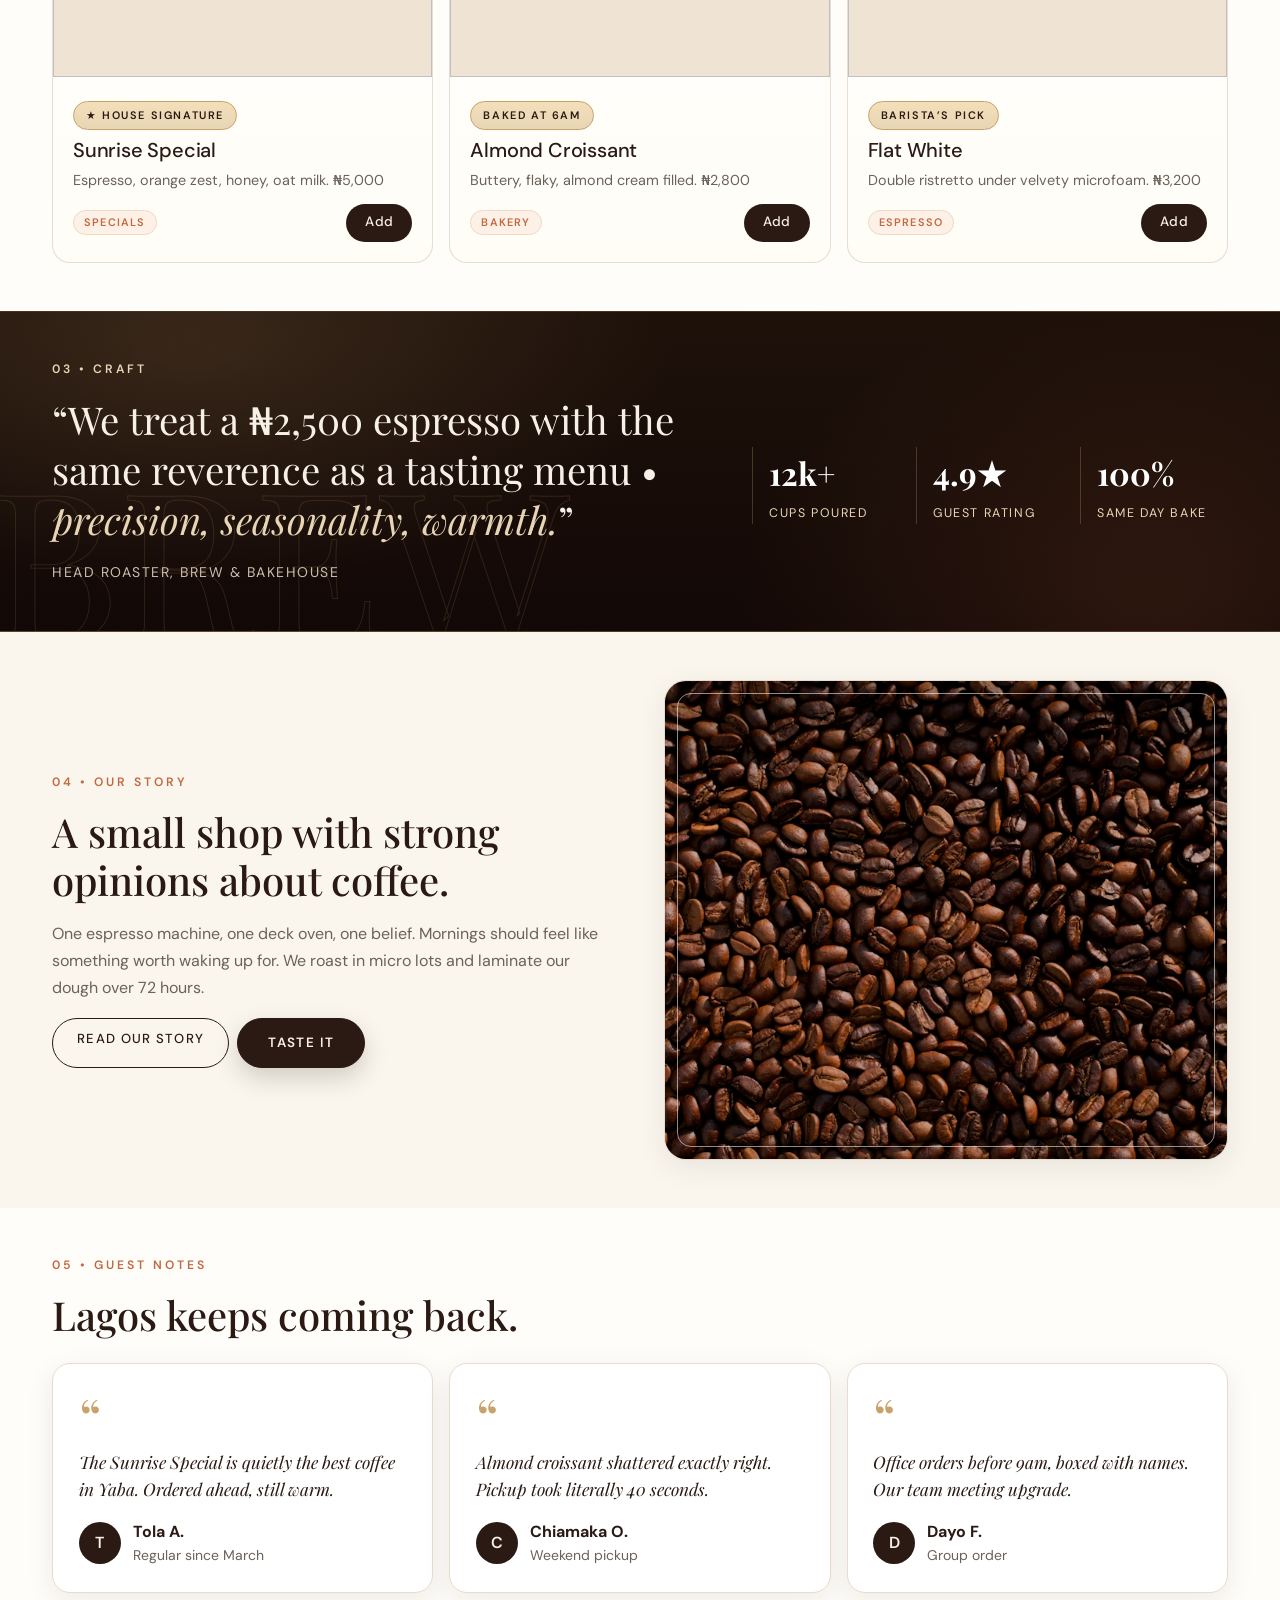
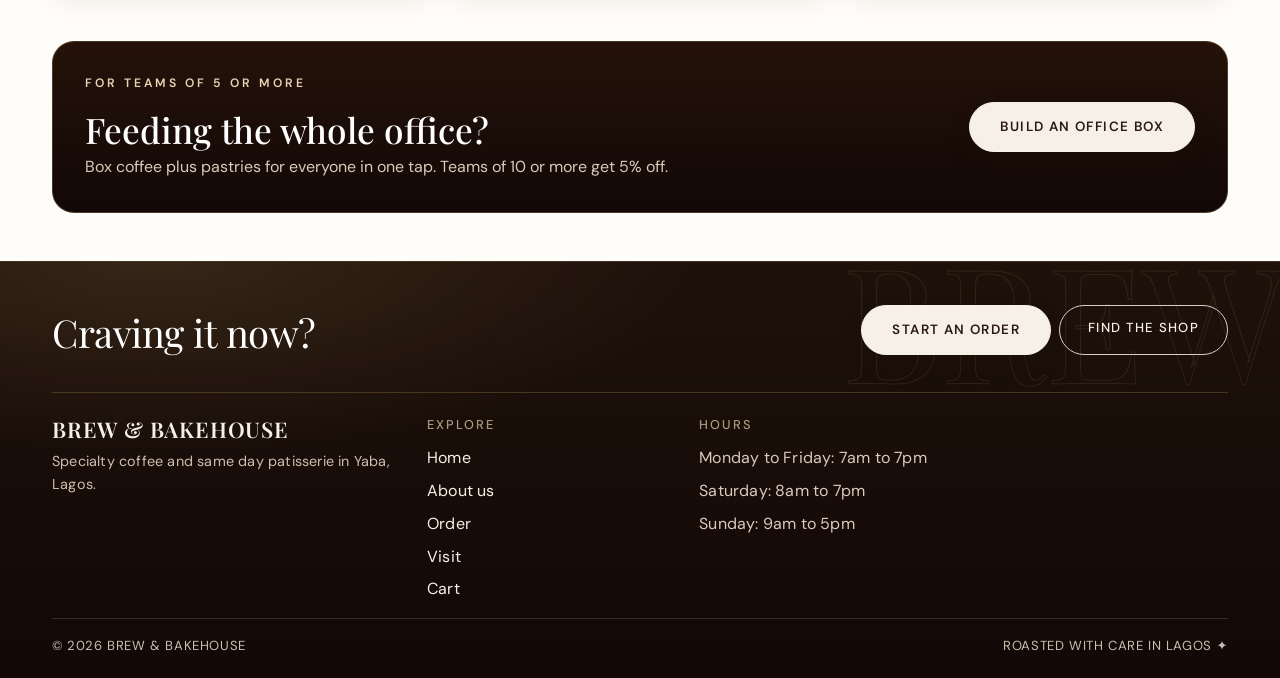
==== commit 7d706142: "Restore story subheading in place with tighter top spacing" ====
--- a/index.html
+++ b/index.html
@@ -300,8 +300,6 @@
 
           </div>
 
-          <a href="our-story.html" class="btn btn-outline-cream mt-4">Our story</a>
-
         </div>
 
       </div>
--- a/css/style.css
+++ b/css/style.css
@@ -588,7 +588,7 @@
   font-size: .92rem;
   animation: toast-in .25s ease;
 }
-.toast-item a { color: #ffcf9e; font-weight: 600; white-space: nowrap; }
+.toast-item a { color: #ffcf9e; font-weight: 600; white-space: nowrap; pointer-events: auto; }
 @keyframes toast-in { from { opacity: 0; transform: translateY(10px);} to { opacity:1; transform:none;} }
 @media (prefers-reduced-motion: reduce) {
   *, *::before, *::after { animation-duration: .01ms !important; transition-duration: .01ms !important; scroll-behavior: auto !important; }
